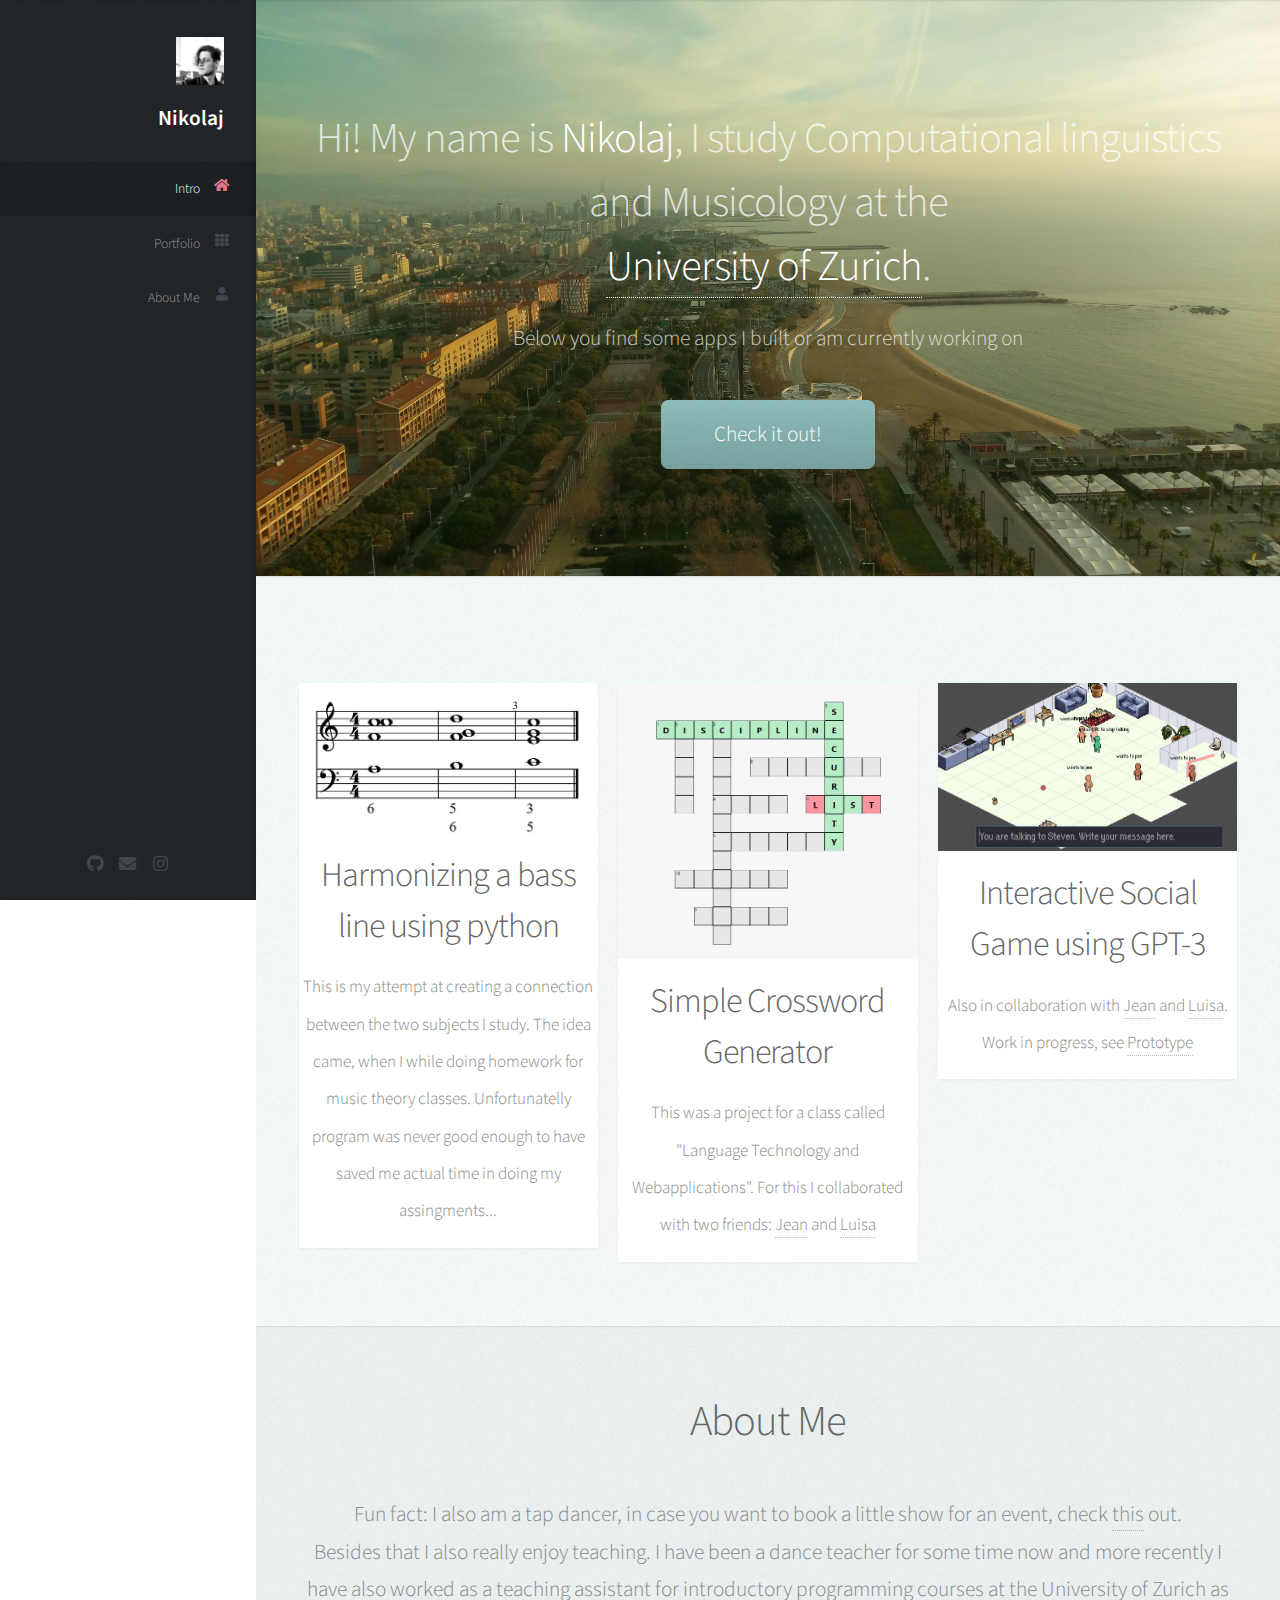
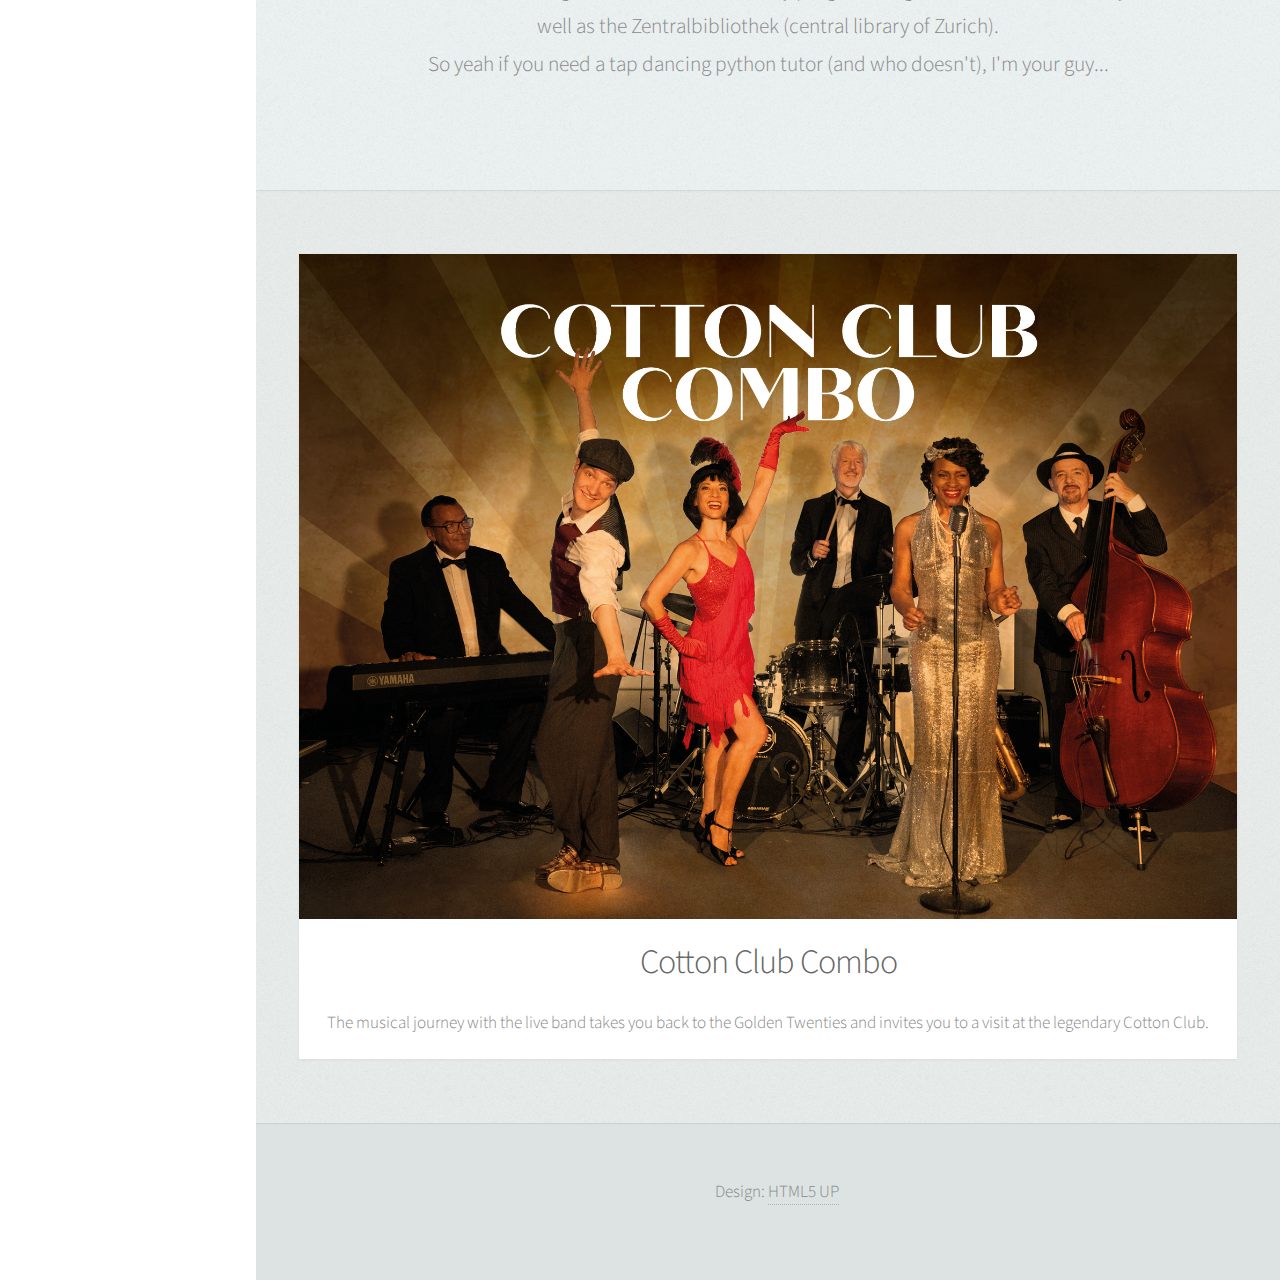
==== index.html @ c598c637 "put my real name" ====
<!DOCTYPE HTML>
<!--
	Prologue by HTML5 UP
	html5up.net | @ajlkn
	Free for personal and commercial use under the CCA 3.0 license (html5up.net/license)
-->
<html>
	<head>
		<title>Nikolaj's Homepage</title>
		<meta charset="utf-8" />
		<meta name="viewport" content="width=device-width, initial-scale=1, user-scalable=no" />
		<link rel="stylesheet" href="assets/css/main.css" />
	</head>
	<body class="is-preload">

		<!-- Header -->
			<div id="header">

				<div class="top">

					<!-- Logo -->
						<div id="logo">
							<span class="image avatar48"><img src="images/niko_square.jpg" alt="" /></span>
							<h1 id="title">Nikolaj</h1>
							<p></p>
						</div>

					<!-- Nav -->
						<nav id="nav">
							<ul>
								<li><a href="#top" id="top-link"><span class="icon solid fa-home">Intro</span></a></li>
								<li><a href="#portfolio" id="portfolio-link"><span class="icon solid fa-th">Portfolio</span></a></li>
								<li><a href="#about" id="about-link"><span class="icon solid fa-user">About Me</span></a></li>
							</ul>
						</nav>

				</div>

				<div class="bottom">

					<!-- Social Icons -->
						<ul class="icons">
							<li><a href="https://github.com/Boffl" class="icon brands fa-github"><span class="label">Github</span></a></li>
							<!--
							<li><a href="#" class="icon brands fa-linkedin"><span class="label">LinkedIn</span></a></li>
							-->
							<li><a href="mailto:nikolaj.bauer@uzh.ch" class="icon solid fa-envelope"><span class="label">Email</span></a></li>
							<li><a href="https://www.instagram.com/bauer.nikolaj/" class="icon brands fa-instagram"><span class="label">Instagram</span></a></li>
						</ul>

				</div>

			</div>

		<!-- Main -->
			<div id="main">

				<!-- Intro -->
					<section id="top" class="one dark cover">
						<div class="container">

							<header>
								<h2 class="alt">Hi! My name is <strong>Nikolaj</strong>, I study Computational linguistics and Musicology at the <br />
								 <a href="http://uzh.ch">University of Zurich</a>.</h2>
								<p>Below you find some apps I built or am currently working on</p>
							</header>

							<footer>
								<a href="#portfolio" class="button scrolly">Check it out!</a>
							</footer>

						</div>
					</section>

				<!-- Portfolio -->
					<section id="portfolio" class="two">
						<div class="container">

							<header>
								<h2></h2>
							</header>


							<div class="row">
								<div class="col-4 col-12-mobile">
									<article class="item">
										<a href="http://digital-musicology.herokuapp.com/dandrieu/" class="image fit"><img src="images/harmonize_bass.JPG" alt="" /></a>
										<header>
											<h2>Harmonizing a bass line using python</h2>
											<p>
											This is my attempt at creating a connection between the two subjects I study.
											The idea came, when I while doing homework for music theory classes.
											Unfortunatelly program was never good enough to have saved me actual time in
											doing my assingments...
											</p>
										</header>

									</article>
								</div>
								<div class="col-4 col-12-mobile">
									<article class="item">
										<a href="http://simple-crossword-generator.herokuapp.com/" class="image fit"><img src="images/crossword_generator.JPG" alt="" /></a>
										<header>
											<h2>Simple Crossword Generator</h2>
											<p>
												This was a project for a class called "Language Technology and Webapplications". For this I collaborated with two friends:
												<a href="https://github.com/JeanKesselring">Jean</a> and
												<a href="https://github.com/luiwun">Luisa</a>
											</p>
										</header>
									</article>
								</div>
								<div class="col-4 col-12-mobile">
									<article class="item">
										<a class="image fit"><img src="images/gpt-3_game.JPG" alt="" /></a>
										<header>
											<h2>Interactive Social Game using GPT-3</h2>
											<p>Also in collaboration with
												<a href="https://github.com/JeanKesselring">Jean</a> and
												<a href="https://github.com/luiwun">Luisa</a>.
												Work in progress, see <a href="https://github.com/Boffl/language-game-prototype">Prototype</a>
											</p>

										</header>
									</article>

								</div>
							</div>

						</div>
					</section>

				<!-- About Me -->
					<section id="about" class="three">
						<div class="container">

							<header>
								<h2>About Me</h2>
							</header>
							<p>Fun fact: I also am a tap dancer, in case you want to book a little show for an event, check <a href="#tapDance">this</a> out.
								<br> Besides that I also really enjoy teaching. I have been a dance teacher for some time now and
								more recently I have also worked as a teaching assistant for introductory programming courses at the University of Zurich
								as well as the Zentralbibliothek (central library of Zurich).<br>So yeah if you need a tap dancing python tutor (and who doesn't),
								I'm your guy...
							</p>
						</div>
					</section>

				<!-- Contact -->
					<section id="tapDance" class="four">
						<div class="container">

							<article class="item">
									<a href="https://fourfortheblues.ch/en/cotton-club-combo1/" class="image fit"><img src="images/Cotton-Club-Combo-Bild-Karte-gross.jpg" alt="" /></a>
									<header>
										<h2>Cotton Club Combo</h2>
										<p>
											The musical journey with the live band takes you back to the Golden Twenties and invites you to a visit at the legendary Cotton Club.
										</p>
									</header>
							</article>

						</div>
					</section>

			</div>

		<!-- Footer -->
			<div id="footer">

				<!-- Copyright -->
					<ul class="copyright">
						<li>Design: <a href="http://html5up.net">HTML5 UP</a></li>
					</ul>

			</div>

		<!-- Scripts -->
			<script src="assets/js/jquery.min.js"></script>
			<script src="assets/js/jquery.scrolly.min.js"></script>
			<script src="assets/js/jquery.scrollex.min.js"></script>
			<script src="assets/js/browser.min.js"></script>
			<script src="assets/js/breakpoints.min.js"></script>
			<script src="assets/js/util.js"></script>
			<script src="assets/js/main.js"></script>

	</body>
</html>
---- assets/css/main.css ----
@import url("fontawesome-all.min.css");
@import url("https://fonts.googleapis.com/css?family=Source+Sans+Pro:300,300italic,400,600");

/*
	Prologue by HTML5 UP
	html5up.net | @ajlkn
	Free for personal and commercial use under the CCA 3.0 license (html5up.net/license)
*/

html, body, div, span, applet, object,
iframe, h1, h2, h3, h4, h5, h6, p, blockquote,
pre, a, abbr, acronym, address, big, cite,
code, del, dfn, em, img, ins, kbd, q, s, samp,
small, strike, strong, sub, sup, tt, var, b,
u, i, center, dl, dt, dd, ol, ul, li, fieldset,
form, label, legend, table, caption, tbody,
tfoot, thead, tr, th, td, article, aside,
canvas, details, embed, figure, figcaption,
footer, header, hgroup, menu, nav, output, ruby,
section, summary, time, mark, audio, video {
	margin: 0;
	padding: 0;
	border: 0;
	font-size: 100%;
	font: inherit;
	vertical-align: baseline;}

article, aside, details, figcaption, figure,
footer, header, hgroup, menu, nav, section {
	display: block;}

body {
	line-height: 1;
}

ol, ul {
	list-style: none;
}

blockquote, q {
	quotes: none;
}

	blockquote:before, blockquote:after, q:before, q:after {
		content: '';
		content: none;
	}

table {
	border-collapse: collapse;
	border-spacing: 0;
}

body {
	-webkit-text-size-adjust: none;
}

mark {
	background-color: transparent;
	color: inherit;
}

input::-moz-focus-inner {
	border: 0;
	padding: 0;
}

input, select, textarea {
	-moz-appearance: none;
	-webkit-appearance: none;
	-ms-appearance: none;
	appearance: none;
}

/* Basic */

	html {
		box-sizing: border-box;
	}

	*, *:before, *:after {
		box-sizing: inherit;
	}

	body {
		background: #fff;
		font-family: 'Source Sans Pro', sans-serif;
		font-size: 19pt;
		font-weight: 300;
		line-height: 1.75em;
		color: #888;
	}

		body.is-preload *, body.is-preload *:before, body.is-preload *:after {
			-moz-animation: none !important;
			-webkit-animation: none !important;
			-ms-animation: none !important;
			animation: none !important;
			-moz-transition: none !important;
			-webkit-transition: none !important;
			-ms-transition: none !important;
			transition: none !important;
		}

	input, textarea, select {
		font-family: 'Source Sans Pro', sans-serif;
		font-size: 19pt;
		font-weight: 300;
		line-height: 1.75em;
		color: #888;
	}

	h1, h2, h3, h4, h5, h6 {
		font-weight: 300;
		color: #666;
		line-height: 1.5em;
	}

	h1 a, h2 a, h3 a, h4 a, h5 a, h6 a {
		color: inherit;
		text-decoration: none;
	}

		h1 a strong, h2 a strong, h3 a strong, h4 a strong, h5 a strong, h6 a strong {
			color: #333;
		}

	h2 {
		font-size: 2em;
		letter-spacing: -1px;
	}

		h2.alt {
			color: #888;
		}

			h2.alt strong {
				color: #666;
			}

	h3 {
		font-size: 1.5em;
	}

	header {
		margin: 0 0 2em 0;
	}

		header > p {
			margin: 1em 0 0 0;
		}

	footer {
		margin: 2em 0 0 0;
	}

	strong, b {
		font-weight: 300;
		color: #666;
	}

	em, i {
		font-style: italic;
	}

	a {
		text-decoration: none;
		color: inherit;
		border-bottom: dotted 1px rgba(128, 128, 128, 0.5);
		-moz-transition: color 0.35s ease-in-out, border-bottom-color 0.35s ease-in-out;
		-webkit-transition: color 0.35s ease-in-out, border-bottom-color 0.35s ease-in-out;
		-ms-transition: color 0.35s ease-in-out, border-bottom-color 0.35s ease-in-out;
		transition: color 0.35s ease-in-out, border-bottom-color 0.35s ease-in-out;
		outline: 0;
	}

		a:hover {
			color: #E27689;
			border-bottom-color: rgba(255, 255, 255, 0);
		}

	sub {
		position: relative;
		top: 0.5em;
		font-size: 0.8em;
	}

	sup {
		position: relative;
		top: -0.5em;
		font-size: 0.8em;
	}

	hr {
		border: 0;
		border-top: solid 1px #ddd;
	}

	blockquote {
		border-left: solid 0.5em #ddd;
		padding: 1em 0 1em 2em;
		font-style: italic;
	}

	p, ul, ol, dl, table {
		margin-bottom: 2em;
	}

	br.clear {
		clear: both;
	}

/* Container */

	.container {
		margin: 0 auto;
		max-width: 100%;
		width: 1400px;
	}

		@media screen and (min-width: 961px) and (max-width: 1880px) {

			.container {
				width: 1200px;
			}

		}

		@media screen and (min-width: 961px) and (max-width: 1620px) {

			.container {
				width: 960px;
			}

		}

		@media screen and (min-width: 961px) and (max-width: 1320px) {

			.container {
				width: 100%;
			}

		}

		@media screen and (max-width: 960px) {

			.container {
				width: 100%;
			}

		}

		@media screen and (max-width: 736px) {

			.container {
				width: 100%;
			}

		}

/* Row */

	.row {
		display: flex;
		flex-wrap: wrap;
		box-sizing: border-box;
		align-items: stretch;
	}

		.row > * {
			box-sizing: border-box;
		}

		.row.gtr-uniform > * > :last-child {
			margin-bottom: 0;
		}

		.row.aln-left {
			justify-content: flex-start;
		}

		.row.aln-center {
			justify-content: center;
		}

		.row.aln-right {
			justify-content: flex-end;
		}

		.row.aln-top {
			align-items: flex-start;
		}

		.row.aln-middle {
			align-items: center;
		}

		.row.aln-bottom {
			align-items: flex-end;
		}

		.row > .imp {
			order: -1;
		}

		.row > .col-1 {
			width: 8.33333%;
		}

		.row > .off-1 {
			margin-left: 8.33333%;
		}

		.row > .col-2 {
			width: 16.66667%;
		}

		.row > .off-2 {
			margin-left: 16.66667%;
		}

		.row > .col-3 {
			width: 25%;
		}

		.row > .off-3 {
			margin-left: 25%;
		}

		.row > .col-4 {
			width: 33.33333%;
		}

		.row > .off-4 {
			margin-left: 33.33333%;
		}

		.row > .col-5 {
			width: 41.66667%;
		}

		.row > .off-5 {
			margin-left: 41.66667%;
		}

		.row > .col-6 {
			width: 50%;
		}

		.row > .off-6 {
			margin-left: 50%;
		}

		.row > .col-7 {
			width: 58.33333%;
		}

		.row > .off-7 {
			margin-left: 58.33333%;
		}

		.row > .col-8 {
			width: 66.66667%;
		}

		.row > .off-8 {
			margin-left: 66.66667%;
		}

		.row > .col-9 {
			width: 75%;
		}

		.row > .off-9 {
			margin-left: 75%;
		}

		.row > .col-10 {
			width: 83.33333%;
		}

		.row > .off-10 {
			margin-left: 83.33333%;
		}

		.row > .col-11 {
			width: 91.66667%;
		}

		.row > .off-11 {
			margin-left: 91.66667%;
		}

		.row > .col-12 {
			width: 100%;
		}

		.row > .off-12 {
			margin-left: 100%;
		}

		.row.gtr-0 {
			margin-top: 0px;
			margin-left: 0px;
		}

			.row.gtr-0 > * {
				padding: 0px 0 0 0px;
			}

			.row.gtr-0.gtr-uniform {
				margin-top: 0px;
			}

				.row.gtr-0.gtr-uniform > * {
					padding-top: 0px;
				}

		.row.gtr-25 {
			margin-top: -10px;
			margin-left: -10px;
		}

			.row.gtr-25 > * {
				padding: 10px 0 0 10px;
			}

			.row.gtr-25.gtr-uniform {
				margin-top: -10px;
			}

				.row.gtr-25.gtr-uniform > * {
					padding-top: 10px;
				}

		.row.gtr-50 {
			margin-top: -20px;
			margin-left: -20px;
		}

			.row.gtr-50 > * {
				padding: 20px 0 0 20px;
			}

			.row.gtr-50.gtr-uniform {
				margin-top: -20px;
			}

				.row.gtr-50.gtr-uniform > * {
					padding-top: 20px;
				}

		.row {
			margin-top: -40px;
			margin-left: -40px;
		}

			.row > * {
				padding: 40px 0 0 40px;
			}

			.row.gtr-uniform {
				margin-top: -40px;
			}

				.row.gtr-uniform > * {
					padding-top: 40px;
				}

		.row.gtr-150 {
			margin-top: -60px;
			margin-left: -60px;
		}

			.row.gtr-150 > * {
				padding: 60px 0 0 60px;
			}

			.row.gtr-150.gtr-uniform {
				margin-top: -60px;
			}

				.row.gtr-150.gtr-uniform > * {
					padding-top: 60px;
				}

		.row.gtr-200 {
			margin-top: -80px;
			margin-left: -80px;
		}

			.row.gtr-200 > * {
				padding: 80px 0 0 80px;
			}

			.row.gtr-200.gtr-uniform {
				margin-top: -80px;
			}

				.row.gtr-200.gtr-uniform > * {
					padding-top: 80px;
				}

		@media screen and (min-width: 961px) and (max-width: 1880px) {

			.row {
				display: flex;
				flex-wrap: wrap;
				box-sizing: border-box;
				align-items: stretch;
			}

				.row > * {
					box-sizing: border-box;
				}

				.row.gtr-uniform > * > :last-child {
					margin-bottom: 0;
				}

				.row.aln-left {
					justify-content: flex-start;
				}

				.row.aln-center {
					justify-content: center;
				}

				.row.aln-right {
					justify-content: flex-end;
				}

				.row.aln-top {
					align-items: flex-start;
				}

				.row.aln-middle {
					align-items: center;
				}

				.row.aln-bottom {
					align-items: flex-end;
				}

				.row > .imp-wide {
					order: -1;
				}

				.row > .col-1-wide {
					width: 8.33333%;
				}

				.row > .off-1-wide {
					margin-left: 8.33333%;
				}

				.row > .col-2-wide {
					width: 16.66667%;
				}

				.row > .off-2-wide {
					margin-left: 16.66667%;
				}

				.row > .col-3-wide {
					width: 25%;
				}

				.row > .off-3-wide {
					margin-left: 25%;
				}

				.row > .col-4-wide {
					width: 33.33333%;
				}

				.row > .off-4-wide {
					margin-left: 33.33333%;
				}

				.row > .col-5-wide {
					width: 41.66667%;
				}

				.row > .off-5-wide {
					margin-left: 41.66667%;
				}

				.row > .col-6-wide {
					width: 50%;
				}

				.row > .off-6-wide {
					margin-left: 50%;
				}

				.row > .col-7-wide {
					width: 58.33333%;
				}

				.row > .off-7-wide {
					margin-left: 58.33333%;
				}

				.row > .col-8-wide {
					width: 66.66667%;
				}

				.row > .off-8-wide {
					margin-left: 66.66667%;
				}

				.row > .col-9-wide {
					width: 75%;
				}

				.row > .off-9-wide {
					margin-left: 75%;
				}

				.row > .col-10-wide {
					width: 83.33333%;
				}

				.row > .off-10-wide {
					margin-left: 83.33333%;
				}

				.row > .col-11-wide {
					width: 91.66667%;
				}

				.row > .off-11-wide {
					margin-left: 91.66667%;
				}

				.row > .col-12-wide {
					width: 100%;
				}

				.row > .off-12-wide {
					margin-left: 100%;
				}

				.row.gtr-0 {
					margin-top: 0px;
					margin-left: 0px;
				}

					.row.gtr-0 > * {
						padding: 0px 0 0 0px;
					}

					.row.gtr-0.gtr-uniform {
						margin-top: 0px;
					}

						.row.gtr-0.gtr-uniform > * {
							padding-top: 0px;
						}

				.row.gtr-25 {
					margin-top: -10px;
					margin-left: -10px;
				}

					.row.gtr-25 > * {
						padding: 10px 0 0 10px;
					}

					.row.gtr-25.gtr-uniform {
						margin-top: -10px;
					}

						.row.gtr-25.gtr-uniform > * {
							padding-top: 10px;
						}

				.row.gtr-50 {
					margin-top: -20px;
					margin-left: -20px;
				}

					.row.gtr-50 > * {
						padding: 20px 0 0 20px;
					}

					.row.gtr-50.gtr-uniform {
						margin-top: -20px;
					}

						.row.gtr-50.gtr-uniform > * {
							padding-top: 20px;
						}

				.row {
					margin-top: -40px;
					margin-left: -40px;
				}

					.row > * {
						padding: 40px 0 0 40px;
					}

					.row.gtr-uniform {
						margin-top: -40px;
					}

						.row.gtr-uniform > * {
							padding-top: 40px;
						}

				.row.gtr-150 {
					margin-top: -60px;
					margin-left: -60px;
				}

					.row.gtr-150 > * {
						padding: 60px 0 0 60px;
					}

					.row.gtr-150.gtr-uniform {
						margin-top: -60px;
					}

						.row.gtr-150.gtr-uniform > * {
							padding-top: 60px;
						}

				.row.gtr-200 {
					margin-top: -80px;
					margin-left: -80px;
				}

					.row.gtr-200 > * {
						padding: 80px 0 0 80px;
					}

					.row.gtr-200.gtr-uniform {
						margin-top: -80px;
					}

						.row.gtr-200.gtr-uniform > * {
							padding-top: 80px;
						}

		}

		@media screen and (min-width: 961px) and (max-width: 1620px) {

			.row {
				display: flex;
				flex-wrap: wrap;
				box-sizing: border-box;
				align-items: stretch;
			}

				.row > * {
					box-sizing: border-box;
				}

				.row.gtr-uniform > * > :last-child {
					margin-bottom: 0;
				}

				.row.aln-left {
					justify-content: flex-start;
				}

				.row.aln-center {
					justify-content: center;
				}

				.row.aln-right {
					justify-content: flex-end;
				}

				.row.aln-top {
					align-items: flex-start;
				}

				.row.aln-middle {
					align-items: center;
				}

				.row.aln-bottom {
					align-items: flex-end;
				}

				.row > .imp-normal {
					order: -1;
				}

				.row > .col-1-normal {
					width: 8.33333%;
				}

				.row > .off-1-normal {
					margin-left: 8.33333%;
				}

				.row > .col-2-normal {
					width: 16.66667%;
				}

				.row > .off-2-normal {
					margin-left: 16.66667%;
				}

				.row > .col-3-normal {
					width: 25%;
				}

				.row > .off-3-normal {
					margin-left: 25%;
				}

				.row > .col-4-normal {
					width: 33.33333%;
				}

				.row > .off-4-normal {
					margin-left: 33.33333%;
				}

				.row > .col-5-normal {
					width: 41.66667%;
				}

				.row > .off-5-normal {
					margin-left: 41.66667%;
				}

				.row > .col-6-normal {
					width: 50%;
				}

				.row > .off-6-normal {
					margin-left: 50%;
				}

				.row > .col-7-normal {
					width: 58.33333%;
				}

				.row > .off-7-normal {
					margin-left: 58.33333%;
				}

				.row > .col-8-normal {
					width: 66.66667%;
				}

				.row > .off-8-normal {
					margin-left: 66.66667%;
				}

				.row > .col-9-normal {
					width: 75%;
				}

				.row > .off-9-normal {
					margin-left: 75%;
				}

				.row > .col-10-normal {
					width: 83.33333%;
				}

				.row > .off-10-normal {
					margin-left: 83.33333%;
				}

				.row > .col-11-normal {
					width: 91.66667%;
				}

				.row > .off-11-normal {
					margin-left: 91.66667%;
				}

				.row > .col-12-normal {
					width: 100%;
				}

				.row > .off-12-normal {
					margin-left: 100%;
				}

				.row.gtr-0 {
					margin-top: 0px;
					margin-left: 0px;
				}

					.row.gtr-0 > * {
						padding: 0px 0 0 0px;
					}

					.row.gtr-0.gtr-uniform {
						margin-top: 0px;
					}

						.row.gtr-0.gtr-uniform > * {
							padding-top: 0px;
						}

				.row.gtr-25 {
					margin-top: -10px;
					margin-left: -10px;
				}

					.row.gtr-25 > * {
						padding: 10px 0 0 10px;
					}

					.row.gtr-25.gtr-uniform {
						margin-top: -10px;
					}

						.row.gtr-25.gtr-uniform > * {
							padding-top: 10px;
						}

				.row.gtr-50 {
					margin-top: -20px;
					margin-left: -20px;
				}

					.row.gtr-50 > * {
						padding: 20px 0 0 20px;
					}

					.row.gtr-50.gtr-uniform {
						margin-top: -20px;
					}

						.row.gtr-50.gtr-uniform > * {
							padding-top: 20px;
						}

				.row {
					margin-top: -40px;
					margin-left: -40px;
				}

					.row > * {
						padding: 40px 0 0 40px;
					}

					.row.gtr-uniform {
						margin-top: -40px;
					}

						.row.gtr-uniform > * {
							padding-top: 40px;
						}

				.row.gtr-150 {
					margin-top: -60px;
					margin-left: -60px;
				}

					.row.gtr-150 > * {
						padding: 60px 0 0 60px;
					}

					.row.gtr-150.gtr-uniform {
						margin-top: -60px;
					}

						.row.gtr-150.gtr-uniform > * {
							padding-top: 60px;
						}

				.row.gtr-200 {
					margin-top: -80px;
					margin-left: -80px;
				}

					.row.gtr-200 > * {
						padding: 80px 0 0 80px;
					}

					.row.gtr-200.gtr-uniform {
						margin-top: -80px;
					}

						.row.gtr-200.gtr-uniform > * {
							padding-top: 80px;
						}

		}

		@media screen and (min-width: 961px) and (max-width: 1320px) {

			.row {
				display: flex;
				flex-wrap: wrap;
				box-sizing: border-box;
				align-items: stretch;
			}

				.row > * {
					box-sizing: border-box;
				}

				.row.gtr-uniform > * > :last-child {
					margin-bottom: 0;
				}

				.row.aln-left {
					justify-content: flex-start;
				}

				.row.aln-center {
					justify-content: center;
				}

				.row.aln-right {
					justify-content: flex-end;
				}

				.row.aln-top {
					align-items: flex-start;
				}

				.row.aln-middle {
					align-items: center;
				}

				.row.aln-bottom {
					align-items: flex-end;
				}

				.row > .imp-narrow {
					order: -1;
				}

				.row > .col-1-narrow {
					width: 8.33333%;
				}

				.row > .off-1-narrow {
					margin-left: 8.33333%;
				}

				.row > .col-2-narrow {
					width: 16.66667%;
				}

				.row > .off-2-narrow {
					margin-left: 16.66667%;
				}

				.row > .col-3-narrow {
					width: 25%;
				}

				.row > .off-3-narrow {
					margin-left: 25%;
				}

				.row > .col-4-narrow {
					width: 33.33333%;
				}

				.row > .off-4-narrow {
					margin-left: 33.33333%;
				}

				.row > .col-5-narrow {
					width: 41.66667%;
				}

				.row > .off-5-narrow {
					margin-left: 41.66667%;
				}

				.row > .col-6-narrow {
					width: 50%;
				}

				.row > .off-6-narrow {
					margin-left: 50%;
				}

				.row > .col-7-narrow {
					width: 58.33333%;
				}

				.row > .off-7-narrow {
					margin-left: 58.33333%;
				}

				.row > .col-8-narrow {
					width: 66.66667%;
				}

				.row > .off-8-narrow {
					margin-left: 66.66667%;
				}

				.row > .col-9-narrow {
					width: 75%;
				}

				.row > .off-9-narrow {
					margin-left: 75%;
				}

				.row > .col-10-narrow {
					width: 83.33333%;
				}

				.row > .off-10-narrow {
					margin-left: 83.33333%;
				}

				.row > .col-11-narrow {
					width: 91.66667%;
				}

				.row > .off-11-narrow {
					margin-left: 91.66667%;
				}

				.row > .col-12-narrow {
					width: 100%;
				}

				.row > .off-12-narrow {
					margin-left: 100%;
				}

				.row.gtr-0 {
					margin-top: 0px;
					margin-left: 0px;
				}

					.row.gtr-0 > * {
						padding: 0px 0 0 0px;
					}

					.row.gtr-0.gtr-uniform {
						margin-top: 0px;
					}

						.row.gtr-0.gtr-uniform > * {
							padding-top: 0px;
						}

				.row.gtr-25 {
					margin-top: -5px;
					margin-left: -5px;
				}

					.row.gtr-25 > * {
						padding: 5px 0 0 5px;
					}

					.row.gtr-25.gtr-uniform {
						margin-top: -5px;
					}

						.row.gtr-25.gtr-uniform > * {
							padding-top: 5px;
						}

				.row.gtr-50 {
					margin-top: -10px;
					margin-left: -10px;
				}

					.row.gtr-50 > * {
						padding: 10px 0 0 10px;
					}

					.row.gtr-50.gtr-uniform {
						margin-top: -10px;
					}

						.row.gtr-50.gtr-uniform > * {
							padding-top: 10px;
						}

				.row {
					margin-top: -20px;
					margin-left: -20px;
				}

					.row > * {
						padding: 20px 0 0 20px;
					}

					.row.gtr-uniform {
						margin-top: -20px;
					}

						.row.gtr-uniform > * {
							padding-top: 20px;
						}

				.row.gtr-150 {
					margin-top: -30px;
					margin-left: -30px;
				}

					.row.gtr-150 > * {
						padding: 30px 0 0 30px;
					}

					.row.gtr-150.gtr-uniform {
						margin-top: -30px;
					}

						.row.gtr-150.gtr-uniform > * {
							padding-top: 30px;
						}

				.row.gtr-200 {
					margin-top: -40px;
					margin-left: -40px;
				}

					.row.gtr-200 > * {
						padding: 40px 0 0 40px;
					}

					.row.gtr-200.gtr-uniform {
						margin-top: -40px;
					}

						.row.gtr-200.gtr-uniform > * {
							padding-top: 40px;
						}

		}

		@media screen and (max-width: 960px) {

			.row {
				display: flex;
				flex-wrap: wrap;
				box-sizing: border-box;
				align-items: stretch;
			}

				.row > * {
					box-sizing: border-box;
				}

				.row.gtr-uniform > * > :last-child {
					margin-bottom: 0;
				}

				.row.aln-left {
					justify-content: flex-start;
				}

				.row.aln-center {
					justify-content: center;
				}

				.row.aln-right {
					justify-content: flex-end;
				}

				.row.aln-top {
					align-items: flex-start;
				}

				.row.aln-middle {
					align-items: center;
				}

				.row.aln-bottom {
					align-items: flex-end;
				}

				.row > .imp-narrower {
					order: -1;
				}

				.row > .col-1-narrower {
					width: 8.33333%;
				}

				.row > .off-1-narrower {
					margin-left: 8.33333%;
				}

				.row > .col-2-narrower {
					width: 16.66667%;
				}

				.row > .off-2-narrower {
					margin-left: 16.66667%;
				}

				.row > .col-3-narrower {
					width: 25%;
				}

				.row > .off-3-narrower {
					margin-left: 25%;
				}

				.row > .col-4-narrower {
					width: 33.33333%;
				}

				.row > .off-4-narrower {
					margin-left: 33.33333%;
				}

				.row > .col-5-narrower {
					width: 41.66667%;
				}

				.row > .off-5-narrower {
					margin-left: 41.66667%;
				}

				.row > .col-6-narrower {
					width: 50%;
				}

				.row > .off-6-narrower {
					margin-left: 50%;
				}

				.row > .col-7-narrower {
					width: 58.33333%;
				}

				.row > .off-7-narrower {
					margin-left: 58.33333%;
				}

				.row > .col-8-narrower {
					width: 66.66667%;
				}

				.row > .off-8-narrower {
					margin-left: 66.66667%;
				}

				.row > .col-9-narrower {
					width: 75%;
				}

				.row > .off-9-narrower {
					margin-left: 75%;
				}

				.row > .col-10-narrower {
					width: 83.33333%;
				}

				.row > .off-10-narrower {
					margin-left: 83.33333%;
				}

				.row > .col-11-narrower {
					width: 91.66667%;
				}

				.row > .off-11-narrower {
					margin-left: 91.66667%;
				}

				.row > .col-12-narrower {
					width: 100%;
				}

				.row > .off-12-narrower {
					margin-left: 100%;
				}

				.row.gtr-0 {
					margin-top: 0px;
					margin-left: 0px;
				}

					.row.gtr-0 > * {
						padding: 0px 0 0 0px;
					}

					.row.gtr-0.gtr-uniform {
						margin-top: 0px;
					}

						.row.gtr-0.gtr-uniform > * {
							padding-top: 0px;
						}

				.row.gtr-25 {
					margin-top: -5px;
					margin-left: -5px;
				}

					.row.gtr-25 > * {
						padding: 5px 0 0 5px;
					}

					.row.gtr-25.gtr-uniform {
						margin-top: -5px;
					}

						.row.gtr-25.gtr-uniform > * {
							padding-top: 5px;
						}

				.row.gtr-50 {
					margin-top: -10px;
					margin-left: -10px;
				}

					.row.gtr-50 > * {
						padding: 10px 0 0 10px;
					}

					.row.gtr-50.gtr-uniform {
						margin-top: -10px;
					}

						.row.gtr-50.gtr-uniform > * {
							padding-top: 10px;
						}

				.row {
					margin-top: -20px;
					margin-left: -20px;
				}

					.row > * {
						padding: 20px 0 0 20px;
					}

					.row.gtr-uniform {
						margin-top: -20px;
					}

						.row.gtr-uniform > * {
							padding-top: 20px;
						}

				.row.gtr-150 {
					margin-top: -30px;
					margin-left: -30px;
				}

					.row.gtr-150 > * {
						padding: 30px 0 0 30px;
					}

					.row.gtr-150.gtr-uniform {
						margin-top: -30px;
					}

						.row.gtr-150.gtr-uniform > * {
							padding-top: 30px;
						}

				.row.gtr-200 {
					margin-top: -40px;
					margin-left: -40px;
				}

					.row.gtr-200 > * {
						padding: 40px 0 0 40px;
					}

					.row.gtr-200.gtr-uniform {
						margin-top: -40px;
					}

						.row.gtr-200.gtr-uniform > * {
							padding-top: 40px;
						}

		}

		@media screen and (max-width: 736px) {

			.row {
				display: flex;
				flex-wrap: wrap;
				box-sizing: border-box;
				align-items: stretch;
			}

				.row > * {
					box-sizing: border-box;
				}

				.row.gtr-uniform > * > :last-child {
					margin-bottom: 0;
				}

				.row.aln-left {
					justify-content: flex-start;
				}

				.row.aln-center {
					justify-content: center;
				}

				.row.aln-right {
					justify-content: flex-end;
				}

				.row.aln-top {
					align-items: flex-start;
				}

				.row.aln-middle {
					align-items: center;
				}

				.row.aln-bottom {
					align-items: flex-end;
				}

				.row > .imp-mobile {
					order: -1;
				}

				.row > .col-1-mobile {
					width: 8.33333%;
				}

				.row > .off-1-mobile {
					margin-left: 8.33333%;
				}

				.row > .col-2-mobile {
					width: 16.66667%;
				}

				.row > .off-2-mobile {
					margin-left: 16.66667%;
				}

				.row > .col-3-mobile {
					width: 25%;
				}

				.row > .off-3-mobile {
					margin-left: 25%;
				}

				.row > .col-4-mobile {
					width: 33.33333%;
				}

				.row > .off-4-mobile {
					margin-left: 33.33333%;
				}

				.row > .col-5-mobile {
					width: 41.66667%;
				}

				.row > .off-5-mobile {
					margin-left: 41.66667%;
				}

				.row > .col-6-mobile {
					width: 50%;
				}

				.row > .off-6-mobile {
					margin-left: 50%;
				}

				.row > .col-7-mobile {
					width: 58.33333%;
				}

				.row > .off-7-mobile {
					margin-left: 58.33333%;
				}

				.row > .col-8-mobile {
					width: 66.66667%;
				}

				.row > .off-8-mobile {
					margin-left: 66.66667%;
				}

				.row > .col-9-mobile {
					width: 75%;
				}

				.row > .off-9-mobile {
					margin-left: 75%;
				}

				.row > .col-10-mobile {
					width: 83.33333%;
				}

				.row > .off-10-mobile {
					margin-left: 83.33333%;
				}

				.row > .col-11-mobile {
					width: 91.66667%;
				}

				.row > .off-11-mobile {
					margin-left: 91.66667%;
				}

				.row > .col-12-mobile {
					width: 100%;
				}

				.row > .off-12-mobile {
					margin-left: 100%;
				}

				.row.gtr-0 {
					margin-top: 0px;
					margin-left: 0px;
				}

					.row.gtr-0 > * {
						padding: 0px 0 0 0px;
					}

					.row.gtr-0.gtr-uniform {
						margin-top: 0px;
					}

						.row.gtr-0.gtr-uniform > * {
							padding-top: 0px;
						}

				.row.gtr-25 {
					margin-top: -5px;
					margin-left: -5px;
				}

					.row.gtr-25 > * {
						padding: 5px 0 0 5px;
					}

					.row.gtr-25.gtr-uniform {
						margin-top: -5px;
					}

						.row.gtr-25.gtr-uniform > * {
							padding-top: 5px;
						}

				.row.gtr-50 {
					margin-top: -10px;
					margin-left: -10px;
				}

					.row.gtr-50 > * {
						padding: 10px 0 0 10px;
					}

					.row.gtr-50.gtr-uniform {
						margin-top: -10px;
					}

						.row.gtr-50.gtr-uniform > * {
							padding-top: 10px;
						}

				.row {
					margin-top: -20px;
					margin-left: -20px;
				}

					.row > * {
						padding: 20px 0 0 20px;
					}

					.row.gtr-uniform {
						margin-top: -20px;
					}

						.row.gtr-uniform > * {
							padding-top: 20px;
						}

				.row.gtr-150 {
					margin-top: -30px;
					margin-left: -30px;
				}

					.row.gtr-150 > * {
						padding: 30px 0 0 30px;
					}

					.row.gtr-150.gtr-uniform {
						margin-top: -30px;
					}

						.row.gtr-150.gtr-uniform > * {
							padding-top: 30px;
						}

				.row.gtr-200 {
					margin-top: -40px;
					margin-left: -40px;
				}

					.row.gtr-200 > * {
						padding: 40px 0 0 40px;
					}

					.row.gtr-200.gtr-uniform {
						margin-top: -40px;
					}

						.row.gtr-200.gtr-uniform > * {
							padding-top: 40px;
						}

		}

/* Sections/Article */

	section, article {
		margin-bottom: 3em;
	}

		section > :last-child,
		section > .container, section:last-child, article > :last-child,
		article > .container, article:last-child {
			margin-bottom: 0;
		}

		.row > section, .row > article {
			margin-bottom: 0;
		}

/* Image */

	.image {
		display: inline-block;
		border: 0;
	}

		.image img {
			display: block;
			width: 100%;
		}

		.image.avatar48 {
			width: 48px;
			height: 48px;
			background: #f00;
		}

			.image.avatar48 img {
				width: 48px;
				height: 48px;
			}

		.image.fit {
			display: block;
			width: 100%;
		}

		.image.featured {
			display: block;
			width: 100%;
			margin: 0 0 2em 0;
		}

		.image.left {
			float: left;
			margin: 0 2em 2em 0;
		}

		.image.centered {
			display: block;
			margin: 0 0 2em 0;
		}

			.image.centered img {
				margin: 0 auto;
				width: auto;
			}

/* List */

	ul {
		list-style: disc;
		padding-left: 1em;
	}

		ul li {
			padding-left: 0.5em;
		}

	ol {
		list-style: decimal;
		padding-left: 1.25em;
	}

		ol li {
			padding-left: 0.25em;
		}

/* Icons */

	ul.icons {
		cursor: default;
		list-style: none;
		padding-left: 0;
	}

		ul.icons li {
			display: inline-block;
			padding-left: 0;
		}

		ul.icons a {
			display: inline-block;
			width: 2em;
			height: 2em;
			line-height: 2em;
			text-align: center;
			border: 0;
		}

/* Form */

	form label {
		display: block;
		text-align: left;
		margin-bottom: 0.5em;
	}

	form input[type="text"],
	form input[type="email"],
	form input[type="password"],
	form select,
	form textarea {
		position: relative;
		-webkit-appearance: none;
		display: block;
		border: 0;
		outline: 0;
		background: #fff;
		background: rgba(255, 255, 255, 0.75);
		width: 100%;
		border-radius: 0.35em;
		padding: 0.75em 1em 0.75em 1em;
		box-shadow: inset 0 0.1em 0.1em 0 rgba(0, 0, 0, 0.05);
		border: solid 1px rgba(0, 0, 0, 0.15);
		-moz-transition: all 0.35s ease-in-out;
		-webkit-transition: all 0.35s ease-in-out;
		-ms-transition: all 0.35s ease-in-out;
		transition: all 0.35s ease-in-out;
	}

		form input[type="text"]:focus,
		form input[type="email"]:focus,
		form input[type="password"]:focus,
		form select:focus,
		form textarea:focus {
			box-shadow: 0 0 2px 1px #8ebebc;
			background: #fff;
		}

	form input[type="text"],
	form input[type="email"],
	form input[type="password"],
	form select {
		line-height: 1.25em;
	}

	form textarea {
		min-height: 14em;
	}

	form ::-webkit-input-placeholder {
		color: #555 !important;
	}

	form :-moz-placeholder {
		color: #555 !important;
	}

	form ::-moz-placeholder {
		color: #555 !important;
	}

	form :-ms-input-placeholder {
		color: #555 !important;
	}

	form ::-moz-focus-inner {
		border: 0;
	}

/* Table */

	table {
		width: 100%;
		text-align: left;
	}

		table tbody tr:nth-child(2n+2) {
			background: #f4f4f4;
		}

		table td {
			padding: 0.5em 1em 0.5em 1em;
		}

		table th {
			text-align: left;
			padding: 0.5em 1em 0.5em 1em;
			color: #fff;
			background: #222729 url("images/overlay.png");
		}

		table thead {
			background: #444;
			color: #fff;
		}

		table tfoot {
			background: #eee;
		}

/* Button */

	input[type="button"],
	input[type="submit"],
	input[type="reset"],
	button,
	.button {
		position: relative;
		display: inline-block;
		border-radius: 0.35em;
		color: #fff !important;
		text-decoration: none;
		padding: 0.75em 2.5em 0.75em 2.5em;
		background-color: #8ebebc;
		border: 0;
		cursor: pointer;
		background-image: -moz-linear-gradient(top, rgba(0, 0, 0, 0), rgba(0, 0, 0, 0.15)), url("images/overlay.png");
		background-image: -webkit-linear-gradient(top, rgba(0, 0, 0, 0), rgba(0, 0, 0, 0.15)), url("images/overlay.png");
		background-image: -ms-linear-gradient(top, rgba(0, 0, 0, 0), rgba(0, 0, 0, 0.15)), url("images/overlay.png");
		background-image: linear-gradient(top, rgba(0, 0, 0, 0), rgba(0, 0, 0, 0.15)), url("images/overlay.png");
		-moz-transition: background-color 0.35s ease-in-out;
		-webkit-transition: background-color 0.35s ease-in-out;
		-ms-transition: background-color 0.35s ease-in-out;
		transition: background-color 0.35s ease-in-out;
	}

		input[type="button"]:hover,
		input[type="submit"]:hover,
		input[type="reset"]:hover,
		button:hover,
		.button:hover {
			background-color: #9ececc;
		}

		input[type="button"]:active,
		input[type="submit"]:active,
		input[type="reset"]:active,
		button:active,
		.button:active {
			background-color: #7eaeac;
		}

/* Item */

	.item {
		box-shadow: 0 0.05em 0.15em 0 rgba(0, 0, 0, 0.05);
		margin-bottom: 40px;
	}

		.item header {
			background: #fff;
			margin: 0;
			padding: 1em 0 1em 0;
			font-size: 0.8em;
		}

			.item header h3 {
				font-size: 1em;
			}

/* Icons */

	.icon {
		text-decoration: none;
		text-decoration: none;
	}

		.icon:before {
			-moz-osx-font-smoothing: grayscale;
			-webkit-font-smoothing: antialiased;
			display: inline-block;
			font-style: normal;
			font-variant: normal;
			text-rendering: auto;
			line-height: 1;
			text-transform: none !important;
			font-family: 'Font Awesome 5 Free';
			font-weight: 400;
		}

		.icon:before {
			line-height: inherit;
		}

		.icon > .label {
			display: none;
		}

		.icon.solid:before {
			font-weight: 900;
		}

		.icon.brands:before {
			font-family: 'Font Awesome 5 Brands';
		}

/* Header */

	#header {
		display: -moz-flex;
		display: -webkit-flex;
		display: -ms-flex;
		display: flex;
		-moz-flex-direction: column;
		-webkit-flex-direction: column;
		-ms-flex-direction: column;
		flex-direction: column;
		-moz-justify-content: space-between;
		-webkit-justify-content: space-between;
		-ms-justify-content: space-between;
		justify-content: space-between;
		background: #222629 url("images/overlay.png");
		box-shadow: inset -0.25em 0 0.25em 0 rgba(0, 0, 0, 0.1);
		color: #fff;
		height: 100%;
		left: 0;
		overflow-y: auto;
		position: fixed;
		text-align: right;
		top: 0;
		width: 375px;
	}

		#header .top {
			-moz-flex-grow: 1;
			-webkit-flex-grow: 1;
			-ms-flex-grow: 1;
			flex-grow: 1;
		}

		#header .bottom {
			-moz-flex-shrink: 0;
			-webkit-flex-shrink: 0;
			-ms-flex-shrink: 0;
			flex-shrink: 0;
			padding: 1.5em 0 0.75em 0;
		}

			#header .bottom > :last-child {
				margin-bottom: 0;
			}

		#header .icons {
			font-size: 0.8em;
			text-align: center;
		}

			#header .icons a {
				color: #41484c;
				-moz-transition: color 0.35s ease-in-out;
				-webkit-transition: color 0.35s ease-in-out;
				-ms-transition: color 0.35s ease-in-out;
				transition: color 0.35s ease-in-out;
			}

				#header .icons a:hover {
					color: #fff;
				}

	#logo {
		position: relative;
		margin: 1.75em 1.5em 1.5em 1.5em;
		min-height: 48px;
		cursor: default;
	}

		#logo h1 {
			position: relative;
			color: #fff;
			font-weight: 600;
			font-size: 1em;
			line-height: 1em;
		}

		#logo p {
			position: relative;
			display: block;
			font-size: 0.6em;
			color: rgba(255, 255, 255, 0.5);
			line-height: 1.25em;
			margin: 0.5em 0 0 0;
		}

		#logo .image {
			position: absolute;
			left: 0;
			top: 0;
		}

	#nav ul {
		list-style: none;
		padding-left: 0;
		margin-bottom: 0;
	}

		#nav ul li {
			padding-left: 0;
		}

			#nav ul li a {
				display: block;
				padding: 0.5em 1.5em 0.5em 1.5em;
				color: rgba(255, 255, 255, 0.5);
				text-decoration: none;
				outline: 0;
				border: 0;
				-moz-transition: none;
				-webkit-transition: none;
				-ms-transition: none;
				transition: none;
			}

				#nav ul li a span {
					position: relative;
					display: block;
					font-size: 0.8em;
				}

					#nav ul li a span:before {
						position: absolute;
						left: 0;
						color: #41484c;
						text-align: center;
						width: 1.25em;
						line-height: 1.75em;
					}

				#nav ul li a.active {
					background: rgba(0, 0, 0, 0.15);
					box-shadow: inset 0 0 0.25em 0 rgba(0, 0, 0, 0.125);
					color: #fff;
				}

					#nav ul li a.active span:before {
						color: #e27689;
					}

/* Footer */

	#footer {
		margin-left: 375px;
		text-align: center;
		background-color: #dce3e2;
		padding: 3em 0 4em 0;
		box-shadow: inset 0 1px 0 0 rgba(0, 0, 0, 0.05), inset 0 0.1em 0.1em 0 rgba(0, 0, 0, 0.025);
		font-size: 0.8em;
	}

		#footer .copyright {
			cursor: default;
			margin: 0;
		}

			#footer .copyright li {
				display: inline-block;
				line-height: 1em;
				border-left: solid 1px rgba(128, 128, 128, 0.35);
				padding: 0 0 0 0.5em;
				margin: 0 0 0 0.5em;
			}

				#footer .copyright li:first-child {
					border-left: 0;
					padding-left: 0;
					margin-left: 0;
				}

/* Main */

	#main {
		margin-left: 375px;
	}

		#main > section {
			margin: 0;
			overflow: hidden;
			padding: 4em 0;
			box-shadow: inset 0 1px 0 0 rgba(0, 0, 0, 0.05), inset 0 0.1em 0.1em 0 rgba(0, 0, 0, 0.025);
			text-align: center;
			background-image: url("images/overlay.png");
		}

			#main > section.dark {
				color: #ddd;
				color: rgba(255, 255, 255, 0.75);
			}

				#main > section.dark h2, #main > section.dark h3, #main > section.dark h4, #main > section.dark h5, #main > section.dark h6 {
					color: inherit;
				}

				#main > section.dark strong {
					color: #fff;
					border-color: inherit;
				}

				#main > section.dark a {
					color: #fff;
					border-color: inherit;
				}

					#main > section.dark a:hover {
						border-bottom-color: rgba(255, 255, 255, 0);
					}

			#main > section.cover {
				padding: 10em 0;
				background-size: cover;
				background-position: center center;
			}

			#main > section.one {
				background-color: #81918E;
				background-image: url("../../images/Barcelona.jpg");
			}

			#main > section.two {
				background-color: #f5fafa;
			}

			#main > section.three {
				background-color: #ecf1f1;
			}

			#main > section.four {
				background-color: #e8edec;
			}

/* Wide */

	@media screen and (min-width: 961px) and (max-width: 1880px) {

		/* Basic */

			body, input, textarea, select {
				font-size: 17pt;
			}

		/* Header */

			#header {
				width: 300px;
			}

		/* Footer */

			#footer {
				margin-left: 300px;
			}

		/* Main */

			#main {
				margin-left: 300px;
			}

	}

/* Normal */

	@media screen and (min-width: 961px) and (max-width: 1620px) {

		/* Main */

			#main > section {
				padding: 3em 0;
			}

			#main section.cover {
				padding: 5em 0;
			}

	}

/* Narrow */

	@media screen and (min-width: 961px) and (max-width: 1320px) {

		/* Basic */

			body, input, textarea, select {
				font-size: 16pt;
			}

			.container {
				padding: 0 2em 0 2em;
			}

		/* Icons */

			ul.icons li a {
				width: 1.75em;
			}

		/* Item */

			.item {
				margin-bottom: 20px;
			}

		/* Header */

			#header {
				width: 20%;
			}

			#logo .image {
				position: relative;
				margin: 0 0 0.5em 0;
			}

			#nav ul li a {
				font-size: 0.8em;
				padding-top: 0.5em;
				padding-bottom: 0.5em;
			}

				#nav ul li a span {
					padding-right: 2.25em;
				}

					#nav ul li a span:before {
						left: 100%;
						margin-left: -1.25em;
						line-height: 2.25em;
					}

		/* Footer */

			#footer {
				margin-left: 20%;
			}

		/* Main */

			#main {
				margin-left: 20%;
			}

	}

/* Narrower */

	#headerToggle {
		display: none;
	}

	@media screen and (max-width: 960px) {

		/* Basic */

			html, body {
				overflow-x: hidden;
			}

			body, input, textarea, select {
				font-size: 16pt;
			}

			header br {
				display: none;
			}

			.container {
				padding: 0 2em 0 2em;
			}

		/* Item */

			.item {
				margin-bottom: 15px;
			}

		/* Icons */

			ul.icons a {
				width: 1.75em;
				font-size: 1.25em;
			}

		/* Header */

			#header {
				-moz-backface-visibility: hidden;
				-webkit-backface-visibility: hidden;
				-ms-backface-visibility: hidden;
				backface-visibility: hidden;
				-moz-transform: translateX(-275px);
				-webkit-transform: translateX(-275px);
				-ms-transform: translateX(-275px);
				transform: translateX(-275px);
				-moz-transition: -moz-transform 0.5s ease;
				-webkit-transition: -webkit-transform 0.5s ease;
				-ms-transition: -ms-transform 0.5s ease;
				transition: transform 0.5s ease;
				-webkit-overflow-scrolling: touch;
				display: block;
				height: 100%;
				left: 0;
				overflow-y: auto;
				position: fixed;
				top: 0;
				width: 275px;
				z-index: 10002;
				width: 275px;
				background: #222729 url("images/overlay.png");
				box-shadow: inset -0.25em 0 0.25em 0 rgba(0, 0, 0, 0.125);
			}

				#header .top {
					position: relative;
				}

				#header .bottom {
					border-top: solid 1px rgba(255, 255, 255, 0.05);
					box-shadow: 0 -1px 0 0 rgba(0, 0, 0, 0.15);
					padding-top: 2em;
					margin-top: 2em;
					position: relative;
				}

			#logo {
				margin: 1.5em 1.25em 1.25em 1.25em;
			}

			#nav ul li a {
				padding: 0.5em 1.25em 0.5em 1.25em;
			}

			#headerToggle {
				-moz-backface-visibility: hidden;
				-webkit-backface-visibility: hidden;
				-ms-backface-visibility: hidden;
				backface-visibility: hidden;
				-moz-transition: -moz-transform 0.5s ease;
				-webkit-transition: -webkit-transform 0.5s ease;
				-ms-transition: -ms-transform 0.5s ease;
				transition: transform 0.5s ease;
				display: block;
				height: 2.25em;
				left: 0;
				position: fixed;
				top: 0;
				width: 3.25em;
				z-index: 10001;
			}

				#headerToggle .toggle {
					text-decoration: none;
					position: absolute;
					left: 0;
					top: 0;
					width: 100%;
					height: 100%;
					outline: 0;
					border: 0;
				}

					#headerToggle .toggle:before {
						-moz-osx-font-smoothing: grayscale;
						-webkit-font-smoothing: antialiased;
						display: inline-block;
						font-style: normal;
						font-variant: normal;
						text-rendering: auto;
						line-height: 1;
						text-transform: none !important;
						font-family: 'Font Awesome 5 Free';
						font-weight: 900;
					}

					#headerToggle .toggle:before {
						text-decoration: none;
						content: '\f0c9';
						color: #fff;
						font-size: 18px;
						background: rgba(128, 136, 144, 0.5);
						border-radius: 0.35em;
						text-align: center;
						position: absolute;
						left: 0.5em;
						top: 0.5em;
						display: block;
						width: 3.25em;
						height: 2.25em;
						line-height: 2.25em;
					}

			body.header-visible #main {
				-moz-transform: translateX(275px);
				-webkit-transform: translateX(275px);
				-ms-transform: translateX(275px);
				transform: translateX(275px);
			}

			body.header-visible #headerToggle {
				-moz-transform: translateX(275px);
				-webkit-transform: translateX(275px);
				-ms-transform: translateX(275px);
				transform: translateX(275px);
			}

			body.header-visible #header {
				-moz-transform: translateX(0);
				-webkit-transform: translateX(0);
				-ms-transform: translateX(0);
				transform: translateX(0);
			}

		/* Footer */

			#footer {
				margin-left: 0;
			}

		/* Main */

			#main {
				-moz-backface-visibility: hidden;
				-webkit-backface-visibility: hidden;
				-ms-backface-visibility: hidden;
				backface-visibility: hidden;
				-moz-transition: -moz-transform 0.5s ease;
				-webkit-transition: -webkit-transform 0.5s ease;
				-ms-transition: -ms-transform 0.5s ease;
				transition: transform 0.5s ease;
				padding-bottom: 1px;
				margin-left: 0;
			}

				#main > section {
					padding: 3em 0;
				}

				#main section.cover {
					padding: 4em 0;
				}

	}

/* Mobile */

	@media screen and (max-width: 736px) {

		/* Basic */

			body, input, textarea, select {
				font-size: 14pt;
			}

			h2 {
				font-size: 1.5em;
				letter-spacing: 0;
				font-weight: 300;
			}

			.container {
				padding: 0 15px 0 15px;
			}

		/* List */

			ul.icons a {
				width: 2em;
				font-size: 1.25em;
			}

		/* Main */

			#main > section {
				padding: 2em 0;
			}

			#main section.cover {
				padding: 4em 0em;
			}

				#main section.cover header {
					padding: 0 1em;
				}

		/* Footer */

			#footer .copyright li {
				display: block;
				line-height: 1.25em;
				border: 0;
				padding: 0;
				margin: 1em 0 0 0;
			}

				#footer .copyright li:first-child {
					margin-top: 0;
				}

	}
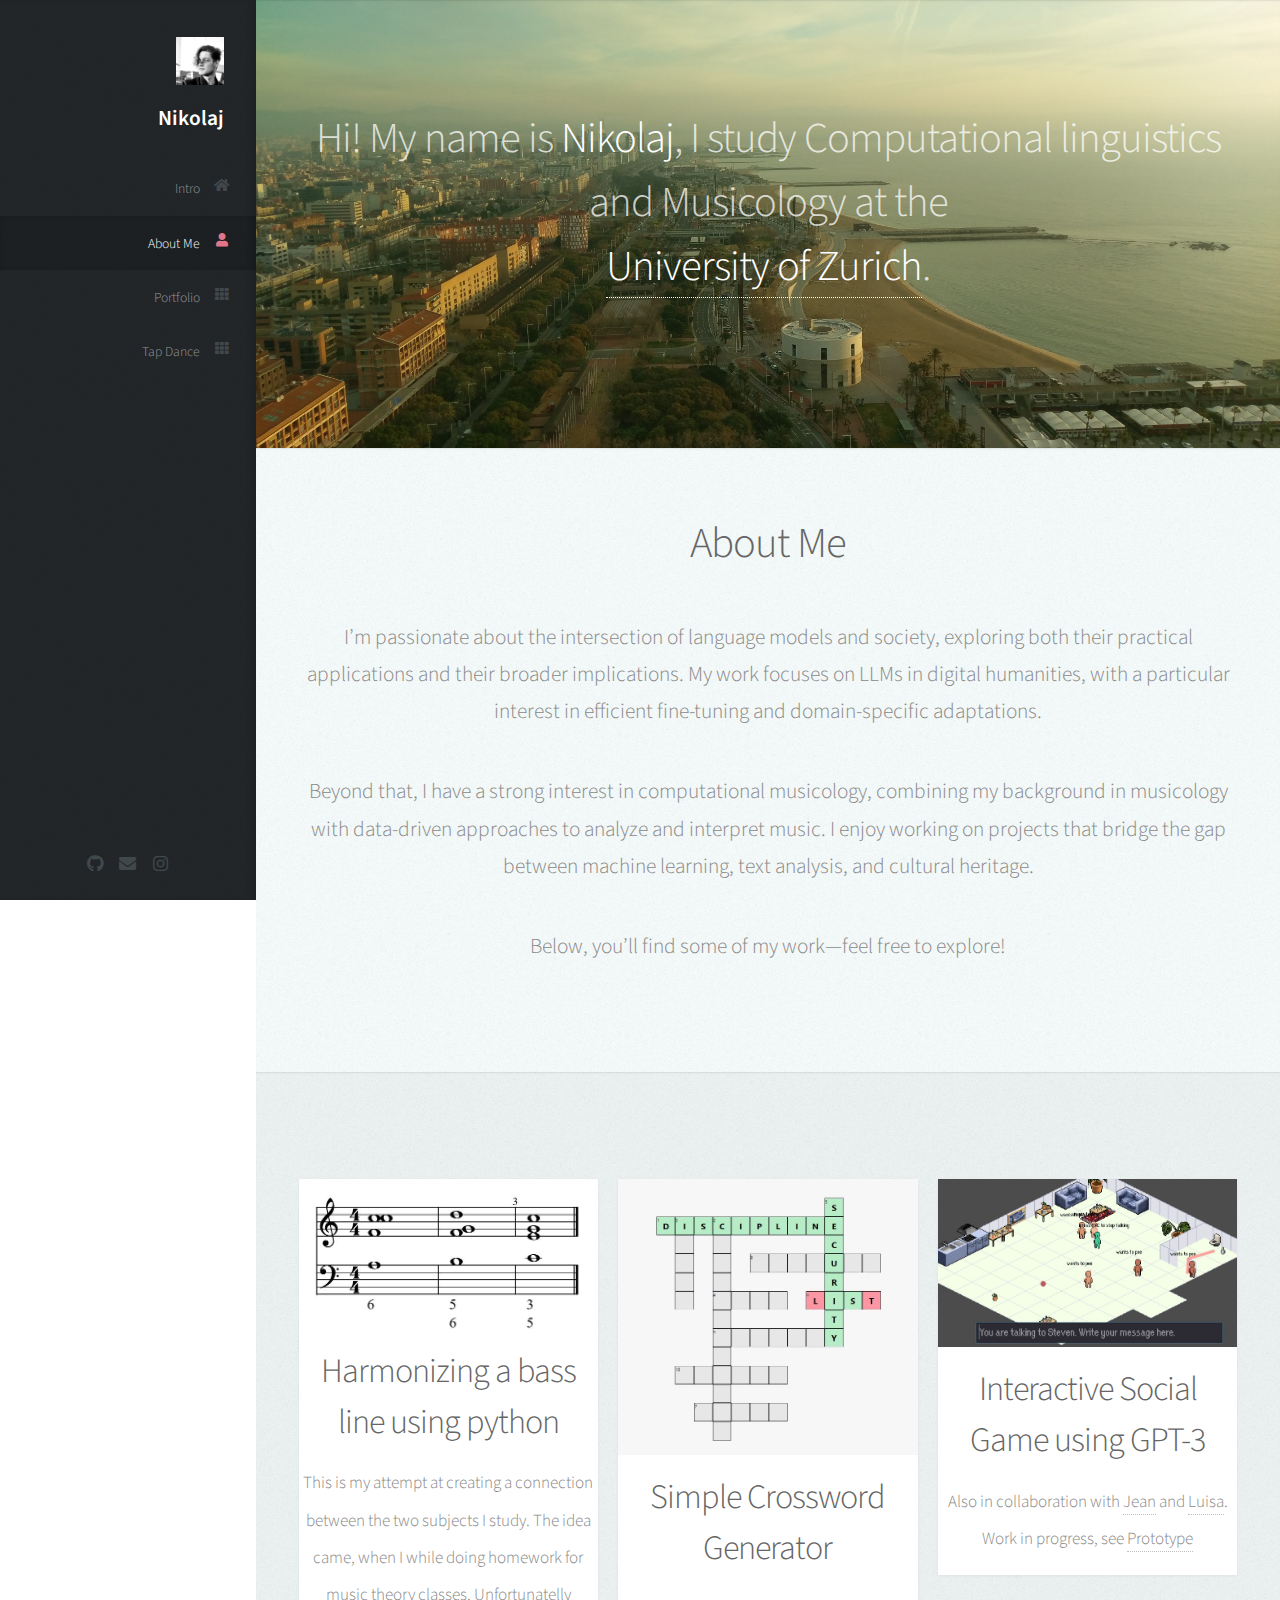
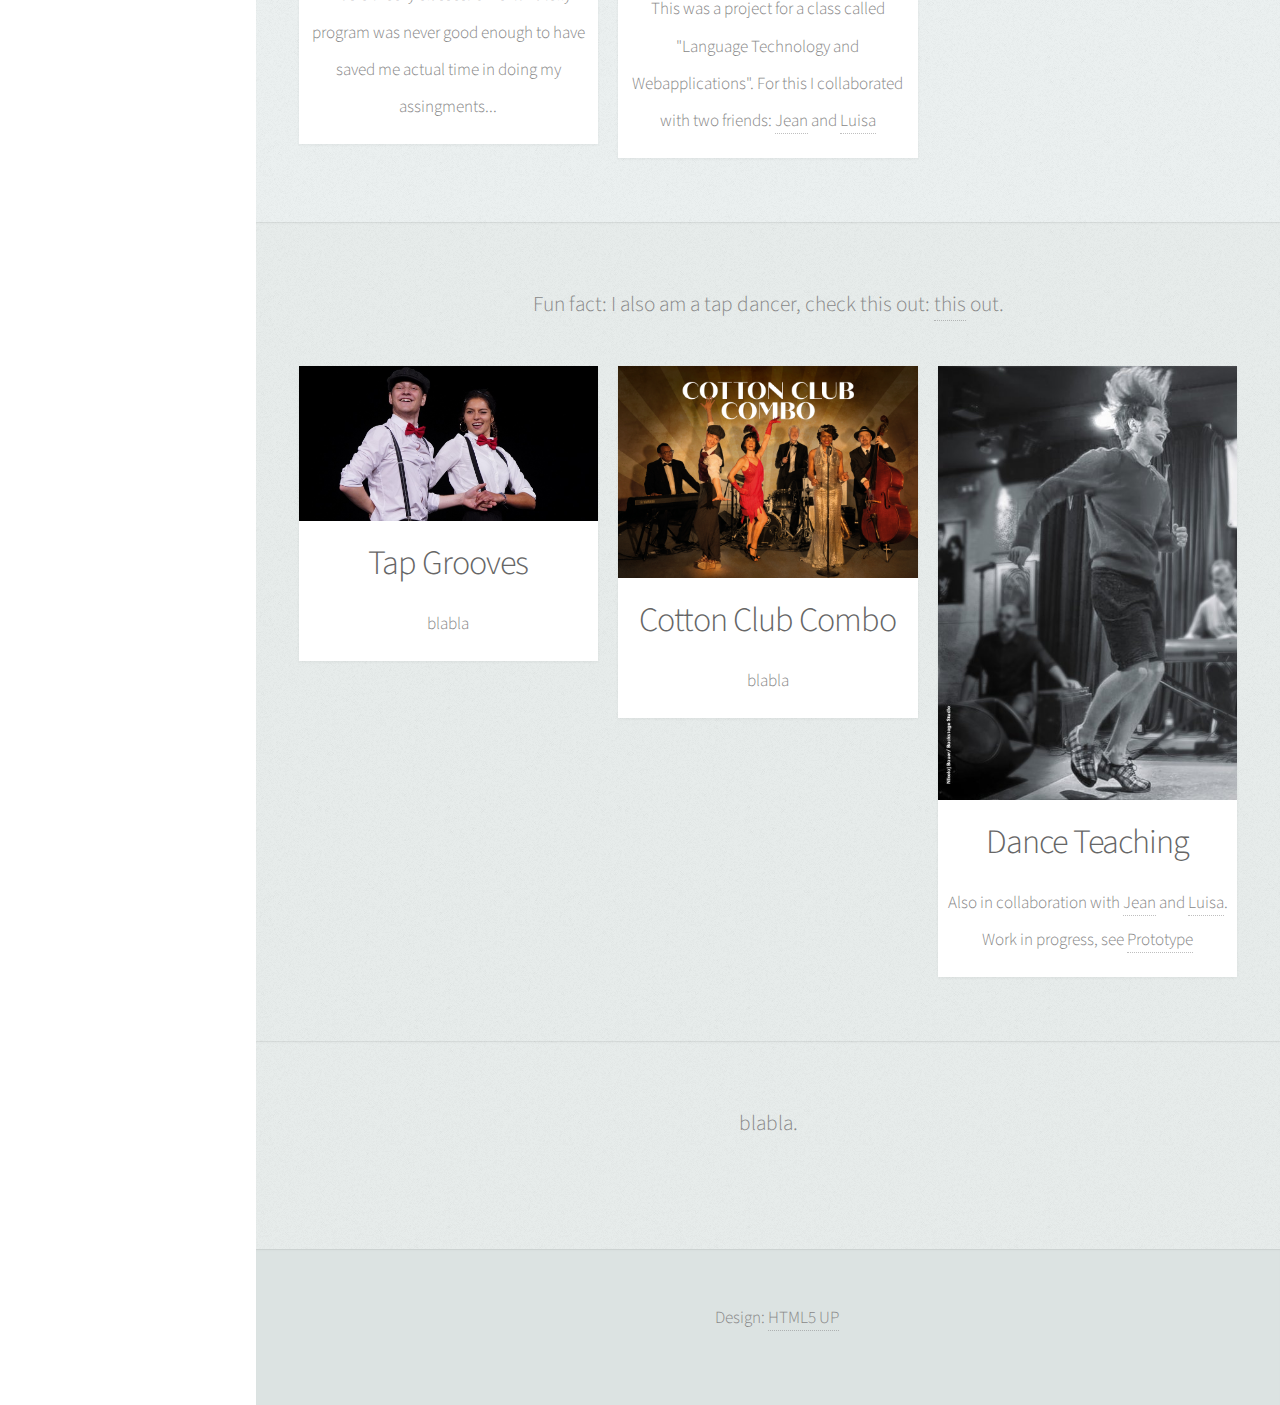
==== commit 9513ba3c: "renew format, still a draft" ====
--- a/index.html
+++ b/index.html
@@ -29,8 +29,9 @@
 						<nav id="nav">
 							<ul>
 								<li><a href="#top" id="top-link"><span class="icon solid fa-home">Intro</span></a></li>
+								<li><a href="#about" id="about-link"><span class="icon solid fa-user">About Me</span></a></li>
 								<li><a href="#portfolio" id="portfolio-link"><span class="icon solid fa-th">Portfolio</span></a></li>
-								<li><a href="#about" id="about-link"><span class="icon solid fa-user">About Me</span></a></li>
+								<li><a href="#tapDance" id="portfolio-link"><span class="icon solid fa-th">Tap Dance</span></a></li>
 							</ul>
 						</nav>
 
@@ -62,18 +63,42 @@
 							<header>
 								<h2 class="alt">Hi! My name is <strong>Nikolaj</strong>, I study Computational linguistics and Musicology at the <br />
 								 <a href="http://uzh.ch">University of Zurich</a>.</h2>
-								<p>Below you find some apps I built or am currently working on</p>
 							</header>
 
+
+
+						</div>
+					</section>
+
+					<!-- About Me -->
+					<section id="about" class="two">
+						<div class="container">
+
+							<header>
+								<h2>About Me</h2>
+							</header>
+							<p>I’m passionate about the intersection of language models and society, exploring both their practical applications and their broader implications. My work focuses on LLMs in digital humanities, with a particular interest in efficient fine-tuning and domain-specific adaptations.</p>
+
+							<p>Beyond that, I have a strong interest in computational musicology, combining my background in musicology with data-driven approaches to analyze and interpret music. I enjoy working on projects that bridge the gap between machine learning, text analysis, and cultural heritage.</p>
+							
+							<p>Below, you’ll find some of my work—feel free to explore!</p>
+							<!--
 							<footer>
 								<a href="#portfolio" class="button scrolly">Check it out!</a>
 							</footer>
-
+							<--!
+							<p>Fun fact: I also am a tap dancer, in case you want to book a little show for an event, check <a href="#tapDance">this</a> out.
+								<br> Besides that I also really enjoy teaching. I have been a dance teacher for some time now and
+								more recently I have also worked as a teaching assistant for introductory programming courses at the University of Zurich
+								as well as the Zentralbibliothek (central library of Zurich).<br>So yeah if you need a tap dancing python tutor (and who doesn't),
+								I'm your guy...
+							</p> 
+							-->
 						</div>
 					</section>
 
 				<!-- Portfolio -->
-					<section id="portfolio" class="two">
+					<section id="portfolio" class="three">
 						<div class="container">
 
 							<header>
@@ -130,35 +155,65 @@
 						</div>
 					</section>
 
-				<!-- About Me -->
-					<section id="about" class="three">
-						<div class="container">
-
-							<header>
-								<h2>About Me</h2>
-							</header>
-							<p>Fun fact: I also am a tap dancer, in case you want to book a little show for an event, check <a href="#tapDance">this</a> out.
-								<br> Besides that I also really enjoy teaching. I have been a dance teacher for some time now and
-								more recently I have also worked as a teaching assistant for introductory programming courses at the University of Zurich
-								as well as the Zentralbibliothek (central library of Zurich).<br>So yeah if you need a tap dancing python tutor (and who doesn't),
-								I'm your guy...
-							</p>
-						</div>
-					</section>
-
-				<!-- Contact -->
-					<section id="tapDance" class="four">
-						<div class="container">
-
-							<article class="item">
-									<a href="https://fourfortheblues.ch/en/cotton-club-combo1/" class="image fit"><img src="images/Cotton-Club-Combo-Bild-Karte-gross.jpg" alt="" /></a>
+				<!-- Portfolio -->
+				<section id="tapDance" class="four">
+					<p>Fun fact: I also am a tap dancer, check this out: <a href="#tapDance">this</a> out.</p>
+					<div class="container">
+
+						<header>
+							<h2></h2>
+						</header>
+
+
+						<div class="row">
+							<div class="col-4 col-12-mobile">
+								<article class="item">
+									<a href="https://tap-grooves.ch/" class="image fit"><img src="images/tapGrooves.jpg" alt="" /></a>
+									<header>
+										<h2>Tap Grooves</h2>
+										<p>
+										blabla
+										</p>
+									</header>
+
+								</article>
+							</div>
+							<div class="col-4 col-12-mobile">
+								<article class="item">
+									<a href="https://fourfortheblues.ch/en/cotton-club-combo1/" class="image fit"><img  src="images/Cotton-Club-Combo-Bild-Karte-gross.jpg" alt="" /></a>
 									<header>
 										<h2>Cotton Club Combo</h2>
 										<p>
-											The musical journey with the live band takes you back to the Golden Twenties and invites you to a visit at the legendary Cotton Club.
+											blabla
 										</p>
 									</header>
-							</article>
+								</article>
+							</div>
+							<div class="col-4 col-12-mobile">
+								<article class="item">
+									<a href="https://www.backstagestudio.ch/en/nikolaj-bauer" class="image fit"><img src="images/backstagestudio_nikolaj bauer_0.jpg" alt="" /></a>
+									<header>
+										<h2>Dance Teaching</h2>
+										<p>Also in collaboration with
+											<a href="https://github.com/JeanKesselring">Jean</a> and
+											<a href="https://github.com/luiwun">Luisa</a>.
+											Work in progress, see <a href="https://github.com/Boffl/language-game-prototype">Prototype</a>
+										</p>
+
+									</header>
+								</article>
+
+							</div>
+						</div>
+
+					</div>
+				</section>
+
+				<!-- Contact -->
+					<section id="tapDance" class="four">
+						<div class="container">
+							<p>blabla.</p>
+
 
 						</div>
 					</section>
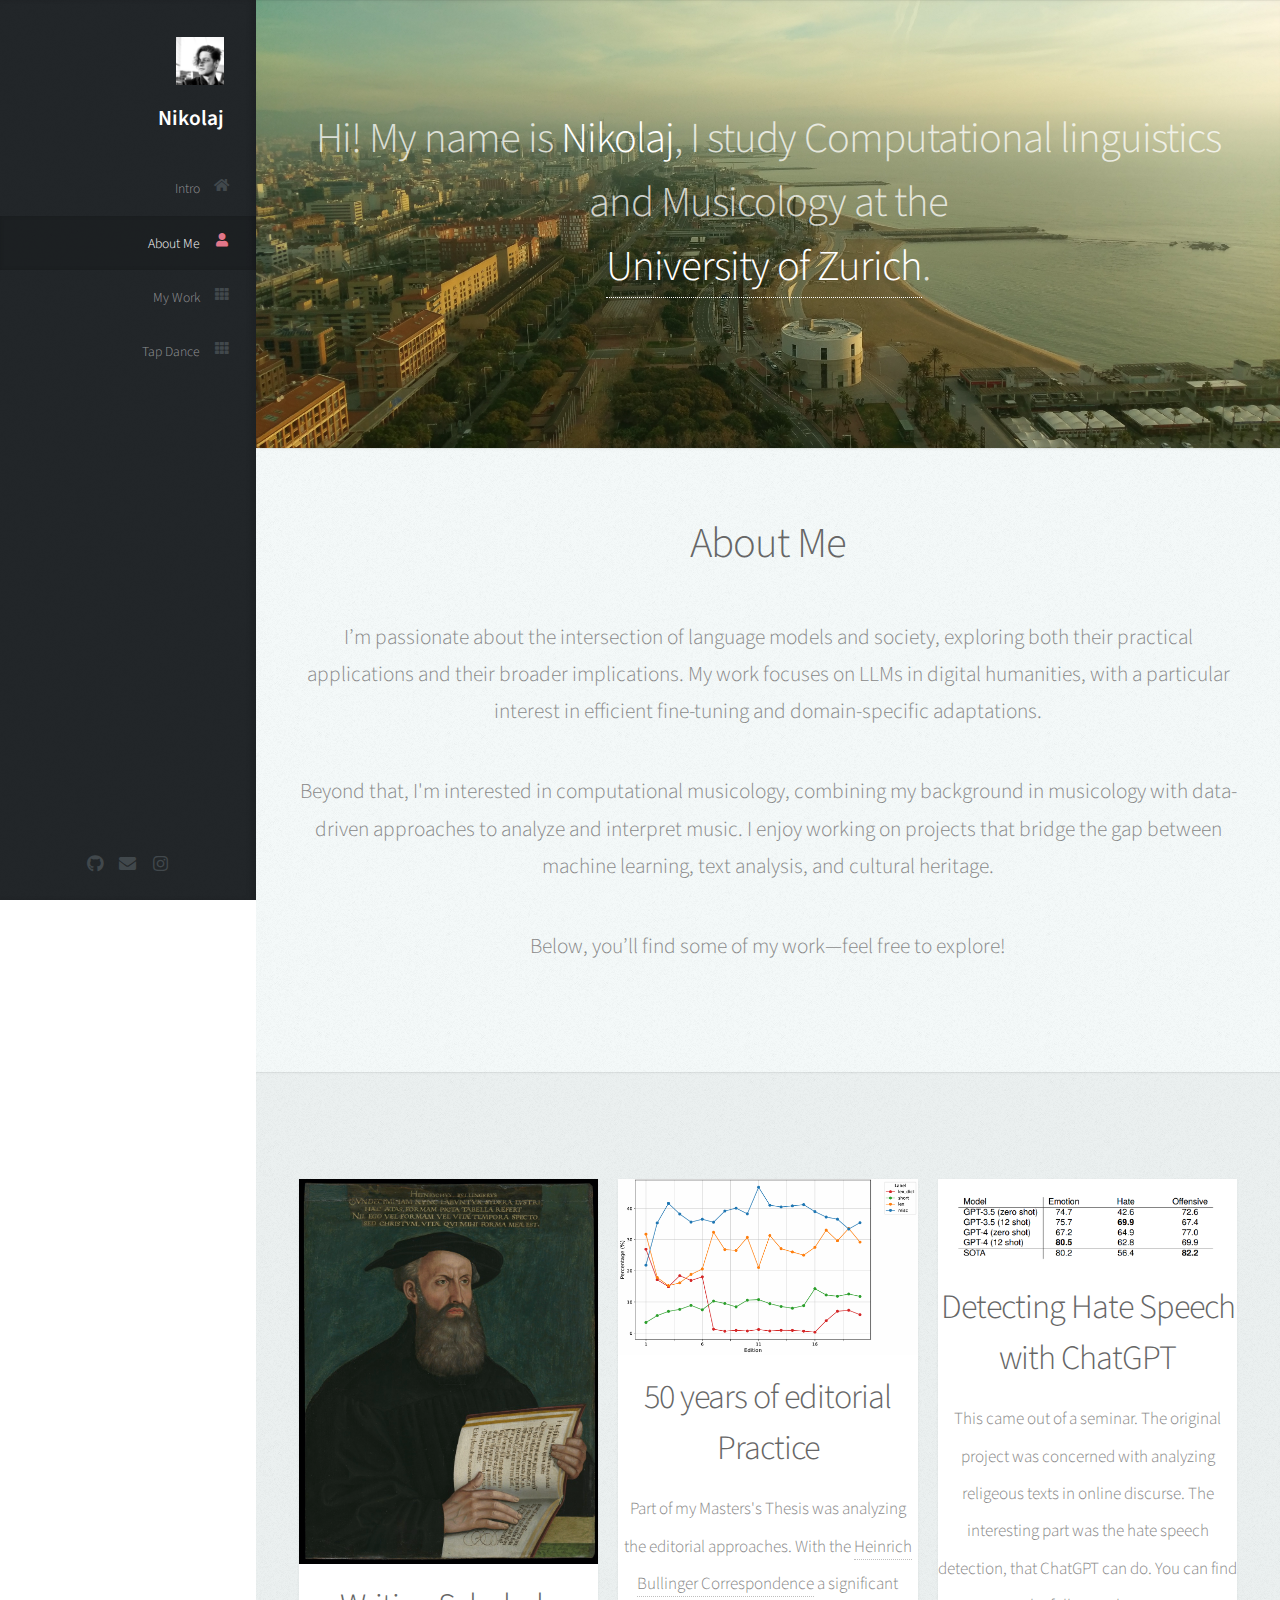
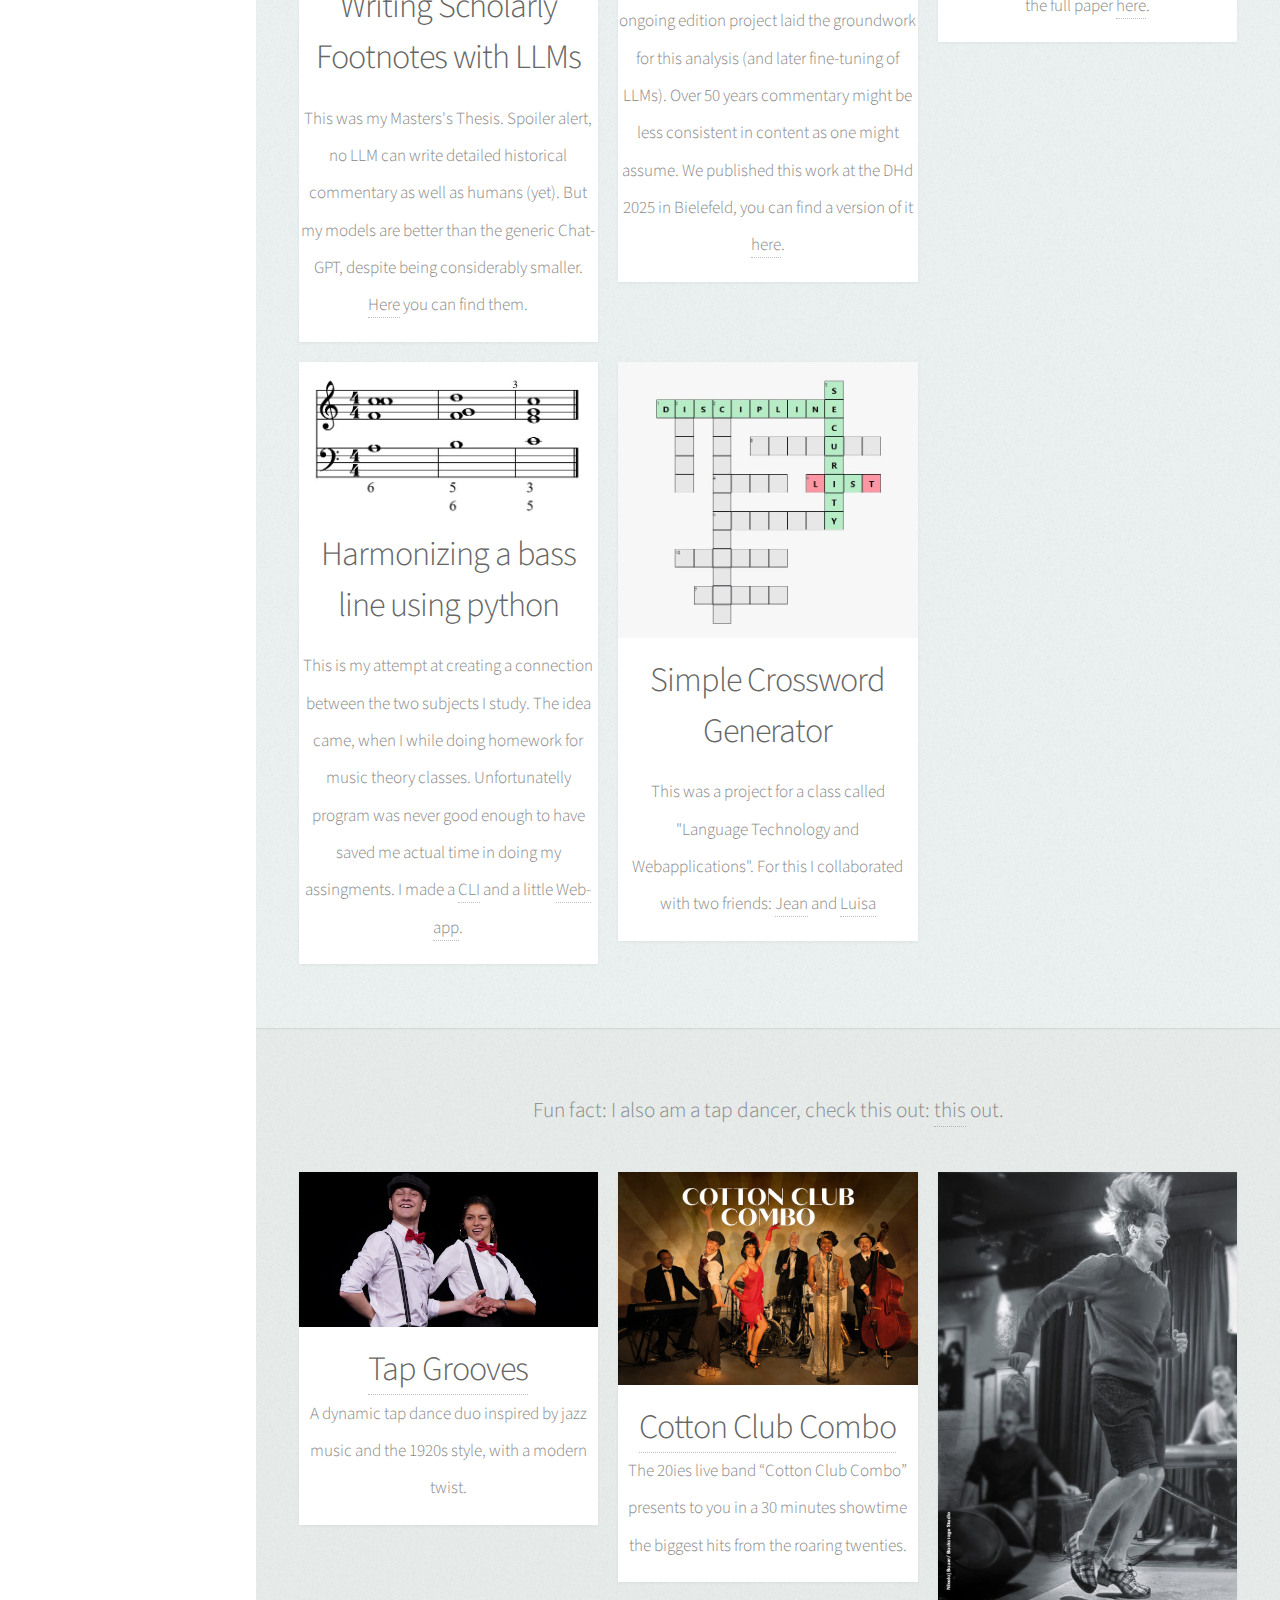
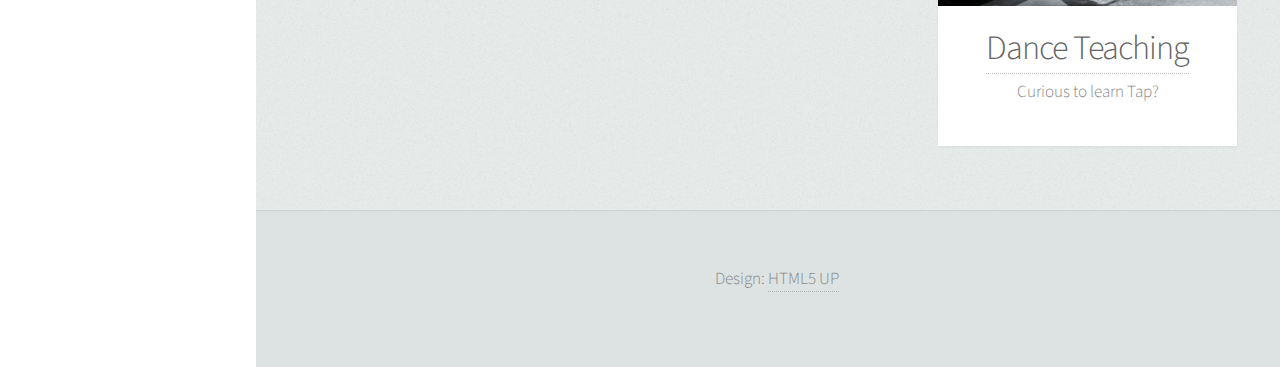
==== commit b7832362: "add new things, publications, add Text to the tap stuff" ====
--- a/index.html
+++ b/index.html
@@ -30,8 +30,8 @@
 							<ul>
 								<li><a href="#top" id="top-link"><span class="icon solid fa-home">Intro</span></a></li>
 								<li><a href="#about" id="about-link"><span class="icon solid fa-user">About Me</span></a></li>
-								<li><a href="#portfolio" id="portfolio-link"><span class="icon solid fa-th">Portfolio</span></a></li>
-								<li><a href="#tapDance" id="portfolio-link"><span class="icon solid fa-th">Tap Dance</span></a></li>
+								<li><a href="#work" id="work-link"><span class="icon solid fa-th">My Work</span></a></li>
+								<li><a href="#tapDance" id="tapDance-link"><span class="icon solid fa-th">Tap Dance</span></a></li>
 							</ul>
 						</nav>
 
@@ -79,7 +79,7 @@
 							</header>
 							<p>I’m passionate about the intersection of language models and society, exploring both their practical applications and their broader implications. My work focuses on LLMs in digital humanities, with a particular interest in efficient fine-tuning and domain-specific adaptations.</p>
 
-							<p>Beyond that, I have a strong interest in computational musicology, combining my background in musicology with data-driven approaches to analyze and interpret music. I enjoy working on projects that bridge the gap between machine learning, text analysis, and cultural heritage.</p>
+							<p>Beyond that, I'm interested in computational musicology, combining my background in musicology with data-driven approaches to analyze and interpret music. I enjoy working on projects that bridge the gap between machine learning, text analysis, and cultural heritage.</p>
 							
 							<p>Below, you’ll find some of my work—feel free to explore!</p>
 							<!--
@@ -97,34 +97,75 @@
 						</div>
 					</section>
 
-				<!-- Portfolio -->
-					<section id="portfolio" class="three">
+				<!-- Work -->
+					<section id="work" class="three">
 						<div class="container">
 
 							<header>
 								<h2></h2>
 							</header>
 
-
 							<div class="row">
-								<div class="col-4 col-12-mobile">
-									<article class="item">
-										<a href="http://digital-musicology.herokuapp.com/dandrieu/" class="image fit"><img src="images/harmonize_bass.JPG" alt="" /></a>
+
+								<div class="col-4 col-12-mobile">
+									<article class="item">
+										<img class="image fit" src="images/bullingerPortrait.jpg" alt="" />
+										<header>
+											<h2>Writing Scholarly Footnotes with LLMs</h2>
+											<p>
+											This was my Masters's Thesis. Spoiler alert, no LLM can write detailed historical commentary as well as humans (yet). But my models are better than the generic Chat-GPT, 
+											despite being considerably smaller. <a href="https://huggingface.co/collections/Boffl/bullingerlm-675c0101848e10c604ef1eac">Here</a> you can find them.
+											</p>
+										</header>
+									</article>
+								</div>
+
+								<div class="col-4 col-12-mobile">
+									<article class="item">
+										<img class="image fit" src="images/dhdPaperFigure.png" alt="" />
+										<header>
+											<h2>50 years of editorial Practice</h2>
+											<p>
+											Part of my Masters's Thesis was analyzing the editorial approaches. With the <a href="https://www.bullinger-digital.ch/index.html">Heinrich Bullinger Correspondence</a> a significant ongoing edition project laid the
+											groundwork for this analysis (and later fine-tuning of LLMs). Over 50 years commentary might be less consistent in content as one might assume. We published this work at the DHd 2025 in Bielefeld, you can find a
+											version of it <a href="https://www.zora.uzh.ch/id/eprint/276044/">here</a>.
+											</p>
+										</header>
+									</article>
+								</div>
+
+								<div class="col-4 col-12-mobile">
+									<article class="item">
+										<img class="image fit" src="images/gptPaper.png" alt="" />
+										<header>
+											<h2>Detecting Hate Speech with ChatGPT</h2>
+											<p>
+											This came out of a seminar. The original project was concerned with analyzing religeous texts in online discurse. The interesting part was the hate speech detection, that ChatGPT can do. You can find the full paper
+										<a href="https://aclanthology.org/2024.trac-1.14/">here</a>.
+											</p>
+										</header>
+									</article>
+								</div>
+
+							<div class="row">
+								<div class="col-4 col-12-mobile">
+									<article class="item">
+										<img class="image fit" src="images/harmonize_bass.JPG" alt="" />
 										<header>
 											<h2>Harmonizing a bass line using python</h2>
 											<p>
 											This is my attempt at creating a connection between the two subjects I study.
 											The idea came, when I while doing homework for music theory classes.
 											Unfortunatelly program was never good enough to have saved me actual time in
-											doing my assingments...
-											</p>
-										</header>
-
-									</article>
-								</div>
-								<div class="col-4 col-12-mobile">
-									<article class="item">
-										<a href="http://simple-crossword-generator.herokuapp.com/" class="image fit"><img src="images/crossword_generator.JPG" alt="" /></a>
+											doing my assingments. I made a <a href="https://github.com/Boffl/FiguredBass">CLI</a> and a little <a href="https://github.com/Boffl/digital-musicology-webapps">Web-app</a>.
+											</p>
+										</header>
+									</article>
+								</div>
+
+								<div class="col-4 col-12-mobile">
+									<article class="item">
+										<img class="image fit" src="images/crossword_generator.JPG" alt="" />
 										<header>
 											<h2>Simple Crossword Generator</h2>
 											<p>
@@ -135,6 +176,8 @@
 										</header>
 									</article>
 								</div>
+							
+							<!---
 								<div class="col-4 col-12-mobile">
 									<article class="item">
 										<a class="image fit"><img src="images/gpt-3_game.JPG" alt="" /></a>
@@ -150,12 +193,14 @@
 									</article>
 
 								</div>
+							-->
+
 							</div>
 
 						</div>
 					</section>
 
-				<!-- Portfolio -->
+				<!-- tapDance -->
 				<section id="tapDance" class="four">
 					<p>Fun fact: I also am a tap dancer, check this out: <a href="#tapDance">this</a> out.</p>
 					<div class="container">
@@ -170,10 +215,8 @@
 								<article class="item">
 									<a href="https://tap-grooves.ch/" class="image fit"><img src="images/tapGrooves.jpg" alt="" /></a>
 									<header>
-										<h2>Tap Grooves</h2>
-										<p>
-										blabla
-										</p>
+										<h2><a href="https://tap-grooves.ch/">Tap Grooves</a></h2>
+										A dynamic tap dance duo inspired by jazz music and the 1920s style, with a modern twist.
 									</header>
 
 								</article>
@@ -182,10 +225,8 @@
 								<article class="item">
 									<a href="https://fourfortheblues.ch/en/cotton-club-combo1/" class="image fit"><img  src="images/Cotton-Club-Combo-Bild-Karte-gross.jpg" alt="" /></a>
 									<header>
-										<h2>Cotton Club Combo</h2>
-										<p>
-											blabla
-										</p>
+										<h2> <a href="https://fourfortheblues.ch/en/cotton-club-combo1/">Cotton Club Combo</a></h2>
+										The 20ies live band “Cotton Club Combo” presents to you in a 30 minutes showtime the biggest hits from the roaring twenties.
 									</header>
 								</article>
 							</div>
@@ -193,13 +234,9 @@
 								<article class="item">
 									<a href="https://www.backstagestudio.ch/en/nikolaj-bauer" class="image fit"><img src="images/backstagestudio_nikolaj bauer_0.jpg" alt="" /></a>
 									<header>
-										<h2>Dance Teaching</h2>
-										<p>Also in collaboration with
-											<a href="https://github.com/JeanKesselring">Jean</a> and
-											<a href="https://github.com/luiwun">Luisa</a>.
-											Work in progress, see <a href="https://github.com/Boffl/language-game-prototype">Prototype</a>
+										<h2><a href="https://www.backstagestudio.ch/en/nikolaj-bauer">Dance Teaching</a></h2>
+										Curious to learn Tap?
 										</p>
-
 									</header>
 								</article>
 
@@ -209,14 +246,6 @@
 					</div>
 				</section>
 
-				<!-- Contact -->
-					<section id="tapDance" class="four">
-						<div class="container">
-							<p>blabla.</p>
-
-
-						</div>
-					</section>
 
 			</div>
 
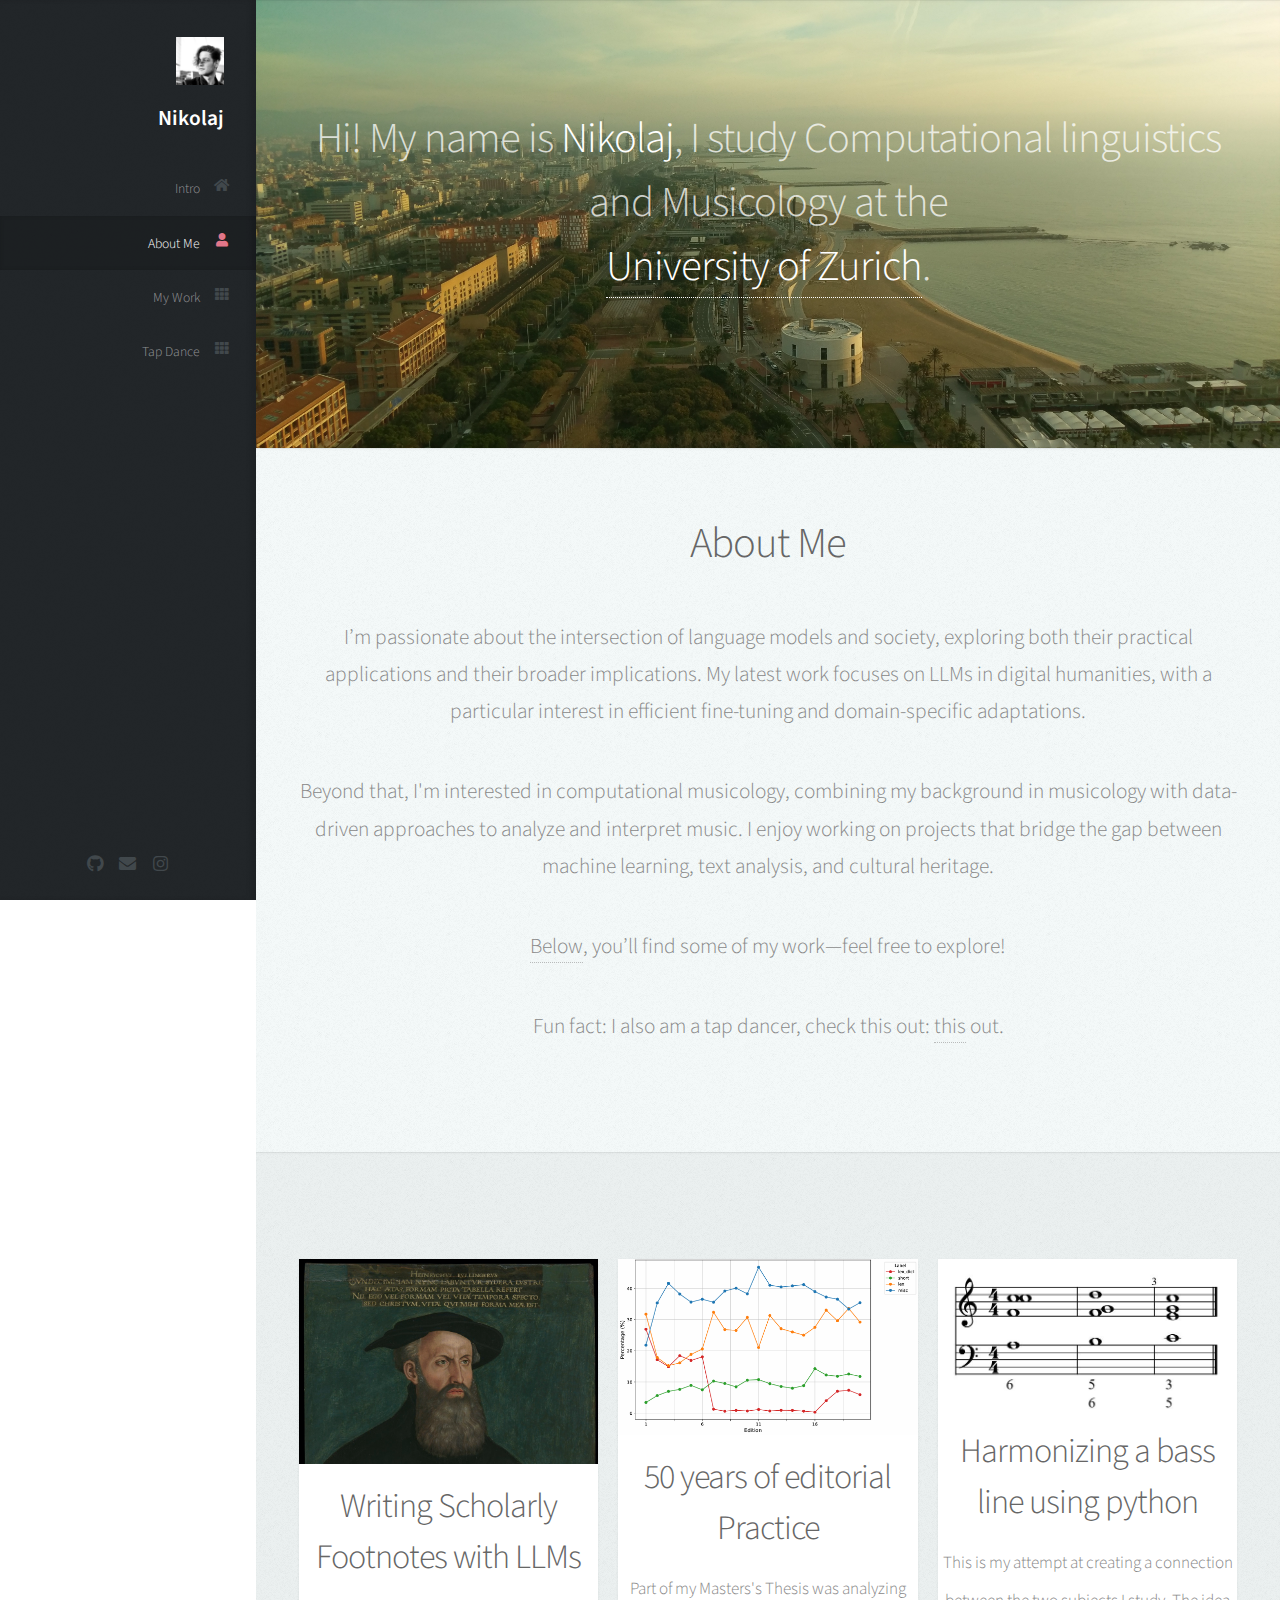
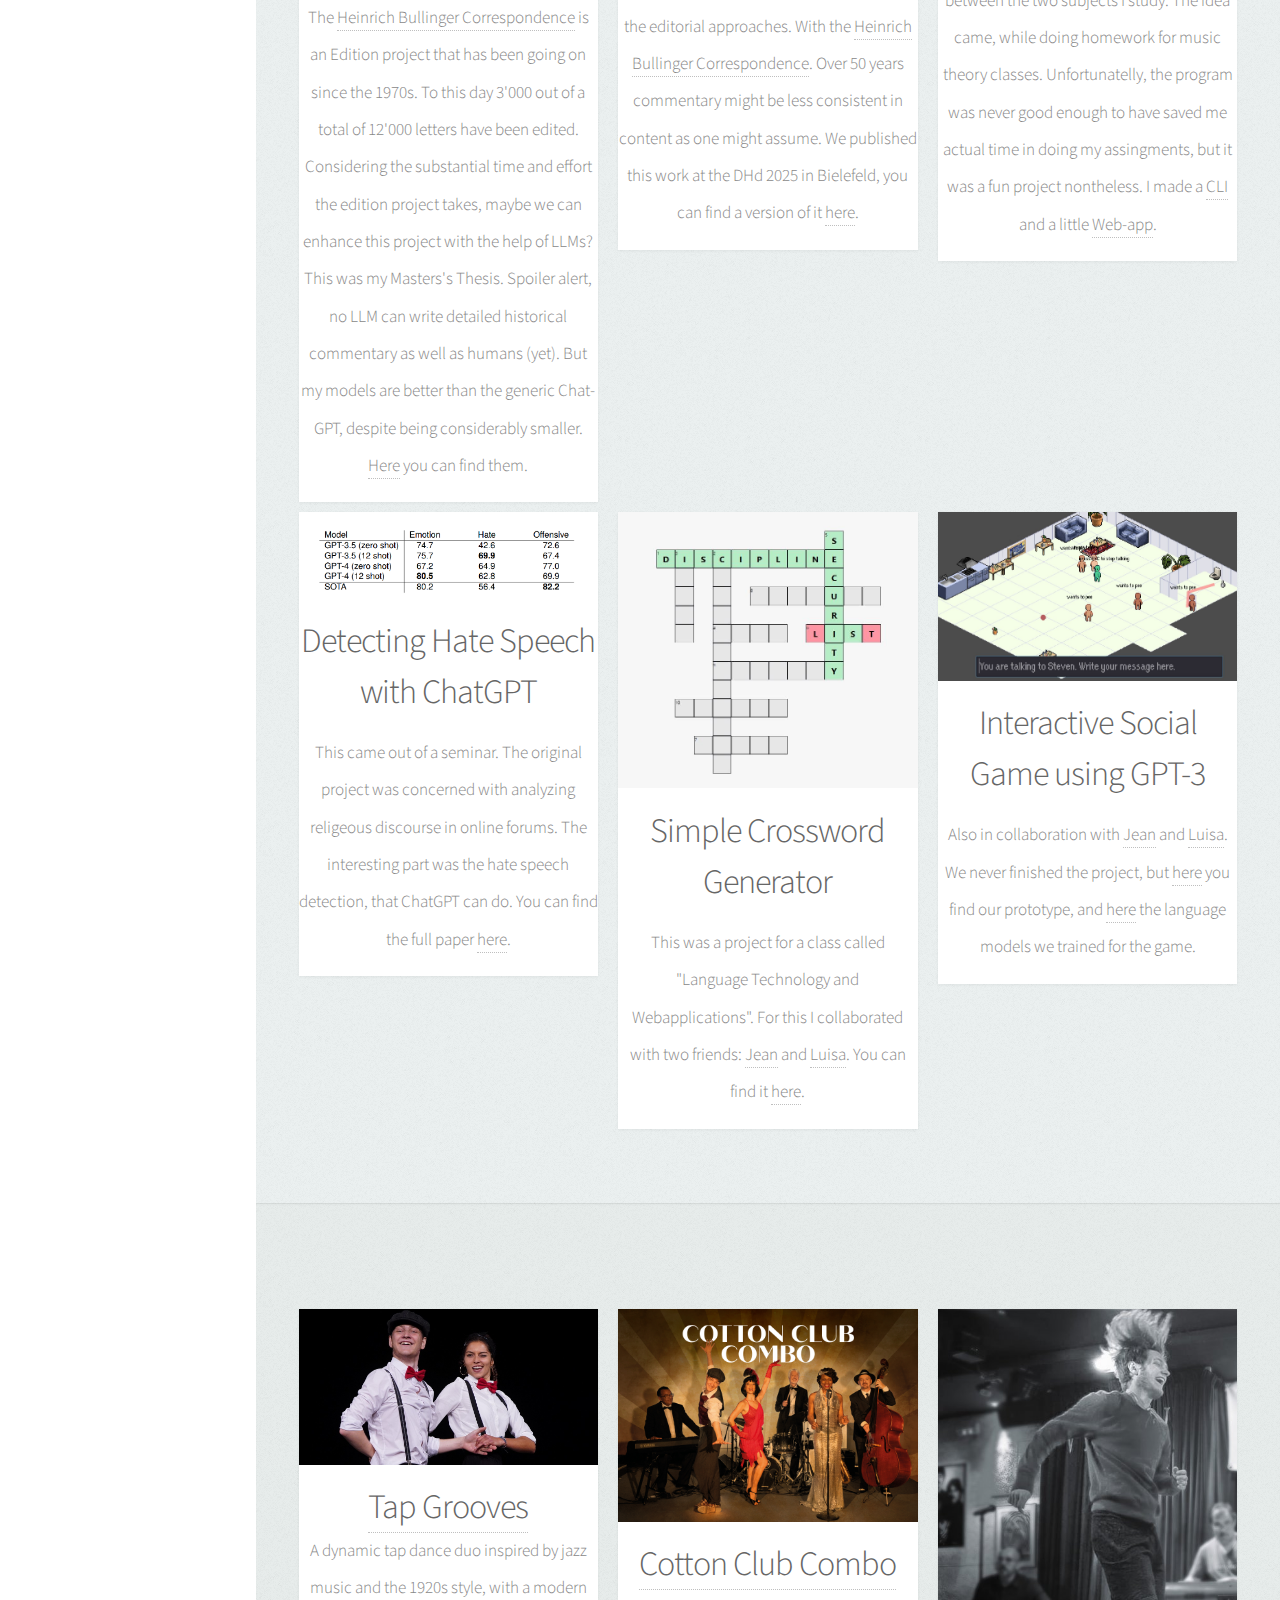
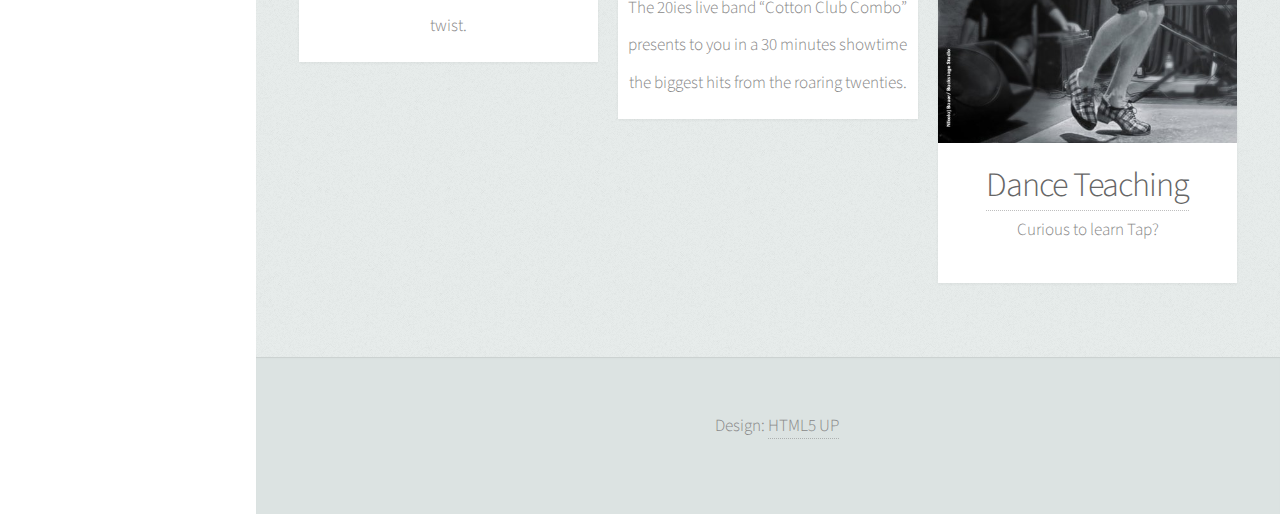
==== commit 843f1ff3: "improve details in text and desing" ====
--- a/index.html
+++ b/index.html
@@ -77,11 +77,13 @@
 							<header>
 								<h2>About Me</h2>
 							</header>
-							<p>I’m passionate about the intersection of language models and society, exploring both their practical applications and their broader implications. My work focuses on LLMs in digital humanities, with a particular interest in efficient fine-tuning and domain-specific adaptations.</p>
+							<p>I’m passionate about the intersection of language models and society, exploring both their practical applications and their broader implications. My latest work focuses on LLMs in digital humanities, with a particular interest in efficient fine-tuning and domain-specific adaptations.</p>
 
 							<p>Beyond that, I'm interested in computational musicology, combining my background in musicology with data-driven approaches to analyze and interpret music. I enjoy working on projects that bridge the gap between machine learning, text analysis, and cultural heritage.</p>
 							
-							<p>Below, you’ll find some of my work—feel free to explore!</p>
+							<p><a href="#work">Below</a>, you’ll find some of my work—feel free to explore!</p>
+
+							<p>Fun fact: I also am a tap dancer, check this out: <a href="#tapDance">this</a> out.</p>
 							<!--
 							<footer>
 								<a href="#portfolio" class="button scrolly">Check it out!</a>
@@ -113,7 +115,9 @@
 										<header>
 											<h2>Writing Scholarly Footnotes with LLMs</h2>
 											<p>
-											This was my Masters's Thesis. Spoiler alert, no LLM can write detailed historical commentary as well as humans (yet). But my models are better than the generic Chat-GPT, 
+											The <a href="https://www.bullinger-digital.ch/index.html">Heinrich Bullinger Correspondence</a> is an Edition project that has been going on since the 1970s. To this day 3'000 out of a total of 12'000 letters have been edited.
+											Considering the substantial time and effort the edition project takes, maybe we can enhance this project with the help of LLMs? This was my Masters's Thesis. Spoiler alert, no LLM can write detailed historical commentary as well as humans (yet). 
+											But my models are better than the generic Chat-GPT, 
 											despite being considerably smaller. <a href="https://huggingface.co/collections/Boffl/bullingerlm-675c0101848e10c604ef1eac">Here</a> you can find them.
 											</p>
 										</header>
@@ -126,42 +130,45 @@
 										<header>
 											<h2>50 years of editorial Practice</h2>
 											<p>
-											Part of my Masters's Thesis was analyzing the editorial approaches. With the <a href="https://www.bullinger-digital.ch/index.html">Heinrich Bullinger Correspondence</a> a significant ongoing edition project laid the
-											groundwork for this analysis (and later fine-tuning of LLMs). Over 50 years commentary might be less consistent in content as one might assume. We published this work at the DHd 2025 in Bielefeld, you can find a
+											Part of my Masters's Thesis was analyzing the editorial approaches. With the <a href="https://www.bullinger-digital.ch/index.html">Heinrich Bullinger Correspondence</a>. Over 50 years commentary might be less consistent in content as one might assume. We published this work at the DHd 2025 in Bielefeld, you can find a
 											version of it <a href="https://www.zora.uzh.ch/id/eprint/276044/">here</a>.
 											</p>
 										</header>
 									</article>
 								</div>
 
+
+							
+								<div class="col-4 col-12-mobile">
+									<article class="item">
+										<img class="image fit" src="images/harmonize_bass.JPG" alt="" />
+										<header>
+											<h2>Harmonizing a bass line using python</h2>
+											<p>
+											This is my attempt at creating a connection between the two subjects I study.
+											The idea came, while doing homework for music theory classes.
+											Unfortunatelly, the program was never good enough to have saved me actual time in
+											doing my assingments, but it was a fun project nontheless. I made a <a href="https://github.com/Boffl/FiguredBass">CLI</a> and a little <a href="https://github.com/Boffl/digital-musicology-webapps">Web-app</a>.
+											</p>
+										</header>
+									</article>
+								</div>
+							</div>
+
+							<div class="row">
 								<div class="col-4 col-12-mobile">
 									<article class="item">
 										<img class="image fit" src="images/gptPaper.png" alt="" />
 										<header>
 											<h2>Detecting Hate Speech with ChatGPT</h2>
 											<p>
-											This came out of a seminar. The original project was concerned with analyzing religeous texts in online discurse. The interesting part was the hate speech detection, that ChatGPT can do. You can find the full paper
+											This came out of a seminar. The original project was concerned with analyzing religeous discourse in online forums. The interesting part was the hate speech detection, that ChatGPT can do. You can find the full paper
 										<a href="https://aclanthology.org/2024.trac-1.14/">here</a>.
 											</p>
 										</header>
 									</article>
 								</div>
 
-							<div class="row">
-								<div class="col-4 col-12-mobile">
-									<article class="item">
-										<img class="image fit" src="images/harmonize_bass.JPG" alt="" />
-										<header>
-											<h2>Harmonizing a bass line using python</h2>
-											<p>
-											This is my attempt at creating a connection between the two subjects I study.
-											The idea came, when I while doing homework for music theory classes.
-											Unfortunatelly program was never good enough to have saved me actual time in
-											doing my assingments. I made a <a href="https://github.com/Boffl/FiguredBass">CLI</a> and a little <a href="https://github.com/Boffl/digital-musicology-webapps">Web-app</a>.
-											</p>
-										</header>
-									</article>
-								</div>
 
 								<div class="col-4 col-12-mobile">
 									<article class="item">
@@ -171,13 +178,14 @@
 											<p>
 												This was a project for a class called "Language Technology and Webapplications". For this I collaborated with two friends:
 												<a href="https://github.com/JeanKesselring">Jean</a> and
-												<a href="https://github.com/luiwun">Luisa</a>
-											</p>
-										</header>
-									</article>
-								</div>
-							
-							<!---
+												<a href="https://github.com/luiwun">Luisa</a>. You can find it <a href="https://github.com/Boffl/simple-crossword-generator">here</a>.
+												
+											</p>
+										</header>
+									</article>
+								</div>
+							
+							
 								<div class="col-4 col-12-mobile">
 									<article class="item">
 										<a class="image fit"><img src="images/gpt-3_game.JPG" alt="" /></a>
@@ -186,23 +194,23 @@
 											<p>Also in collaboration with
 												<a href="https://github.com/JeanKesselring">Jean</a> and
 												<a href="https://github.com/luiwun">Luisa</a>.
-												Work in progress, see <a href="https://github.com/Boffl/language-game-prototype">Prototype</a>
-											</p>
-
-										</header>
-									</article>
-
-								</div>
-							-->
-
-							</div>
-
-						</div>
+												We never finished the project, but <a href="https://github.com/Boffl/language-game-prototype">here</a> you find our prototype, and <a href="https://github.com/Boffl/classification-task">here</a> the language models we trained for the game.
+											</p>
+
+										</header>
+									</article>
+
+								</div>
+							
+
+							</div>
+
+						
 					</section>
 
 				<!-- tapDance -->
 				<section id="tapDance" class="four">
-					<p>Fun fact: I also am a tap dancer, check this out: <a href="#tapDance">this</a> out.</p>
+					
 					<div class="container">
 
 						<header>
--- a/assets/css/main.css
+++ b/assets/css/main.css
@@ -265,6 +265,7 @@
 		flex-wrap: wrap;
 		box-sizing: border-box;
 		align-items: stretch;
+		margin-bottom: 10px;
 	}
 
 		.row > * {
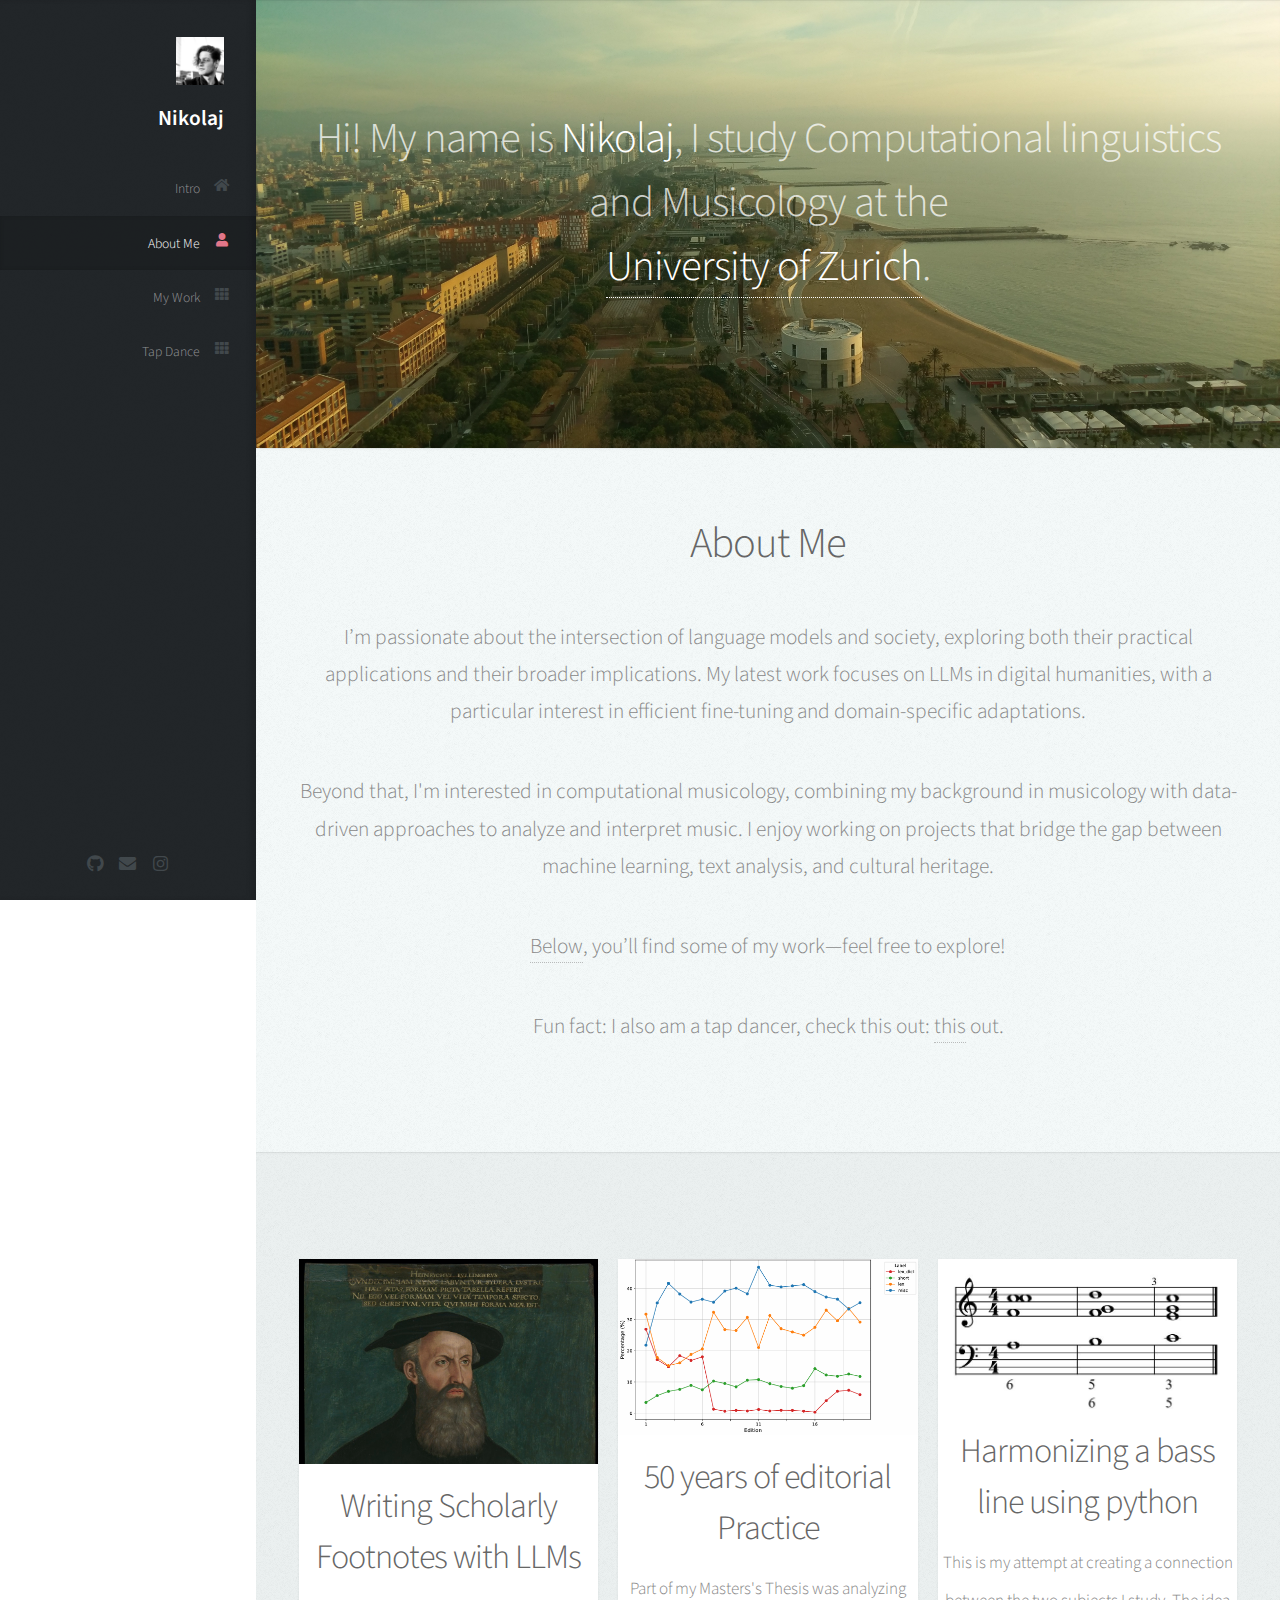
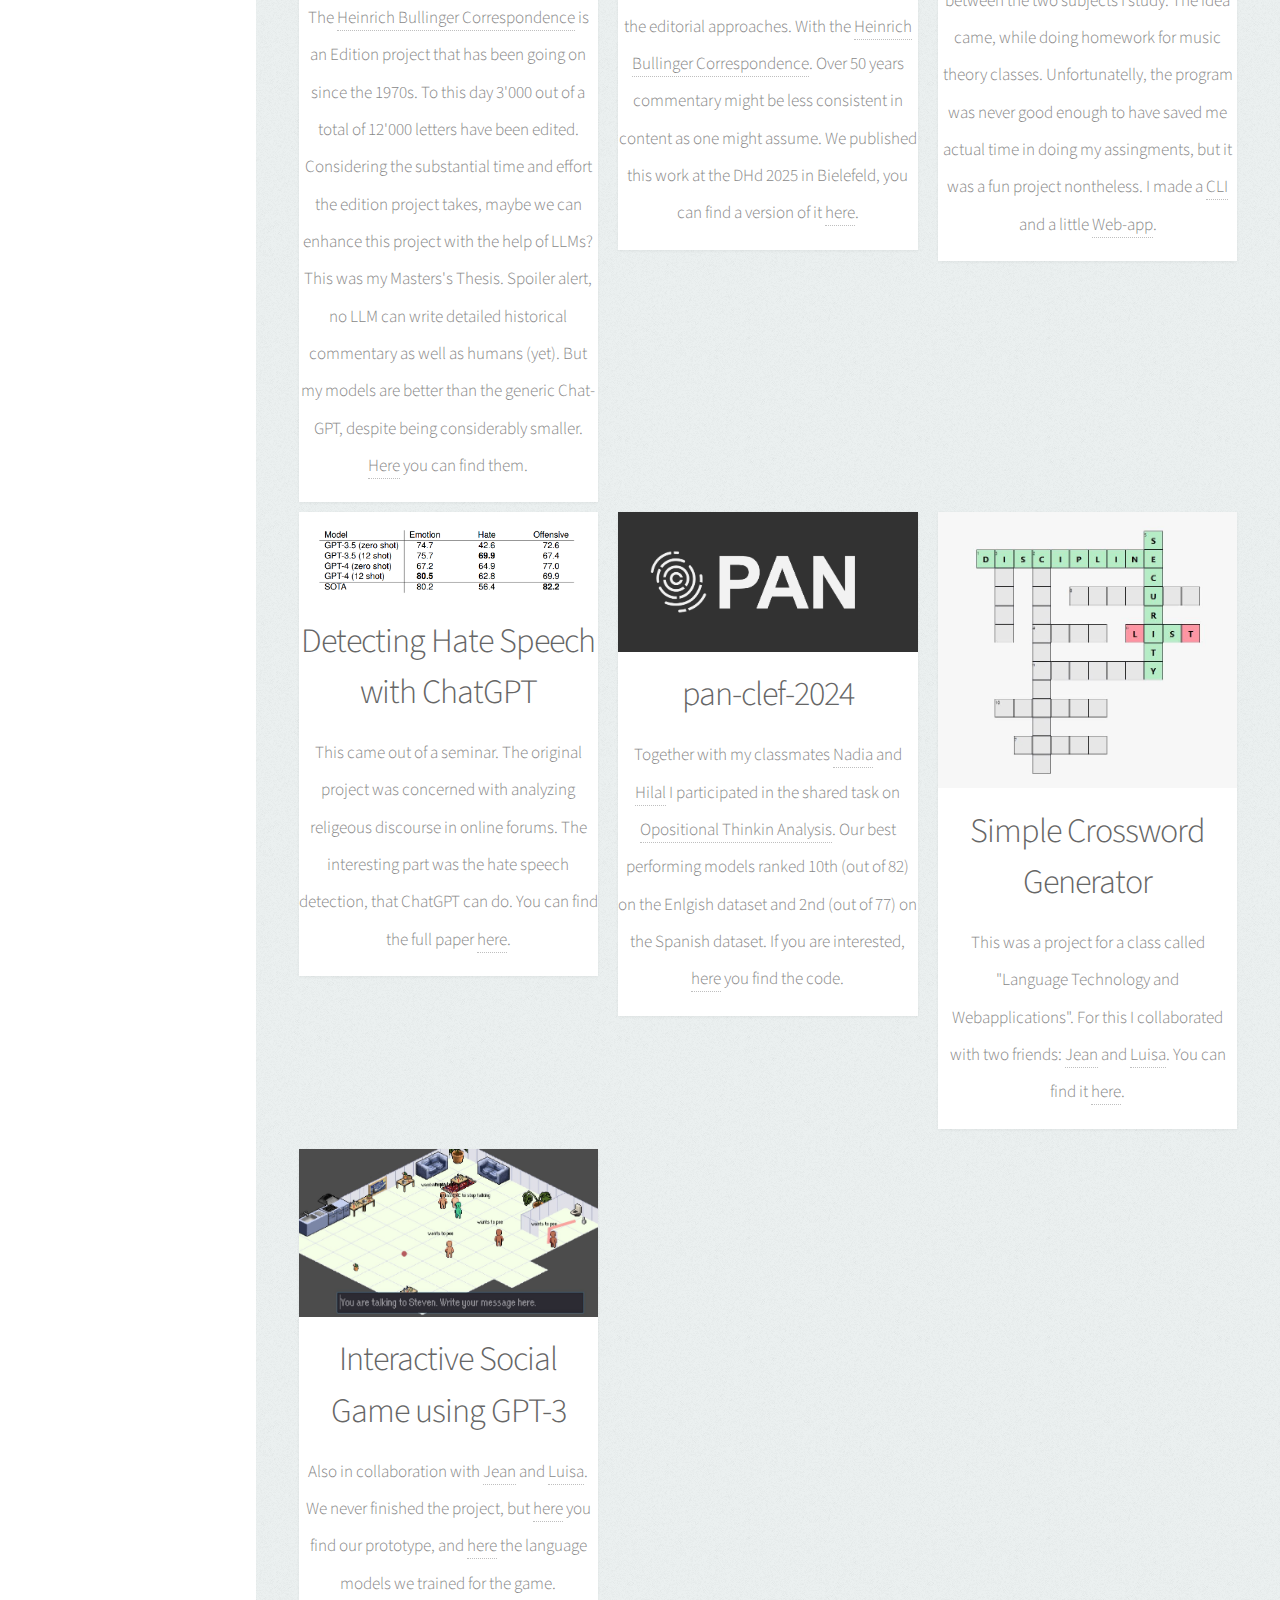
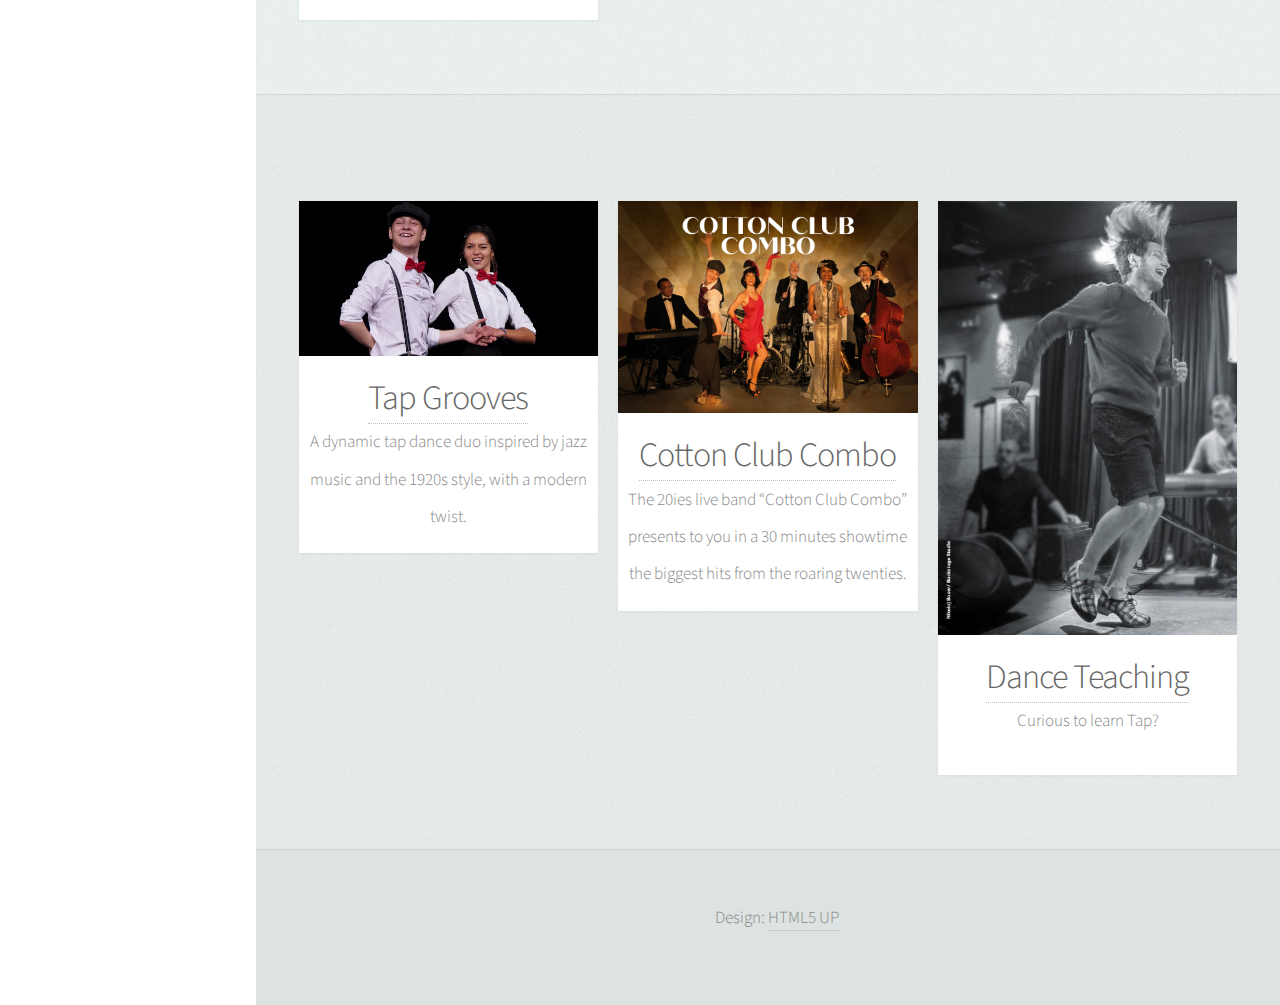
==== commit e690b21c: "include the shared task 2024, that we took part in" ====
--- a/index.html
+++ b/index.html
@@ -169,6 +169,20 @@
 									</article>
 								</div>
 
+								<div class="col-4 col-12-mobile">
+									<article class="item">
+										<img class="image fit" src="images/pan.png" alt="" />
+										<header>
+											<h2>pan-clef-2024</h2>
+											<p>
+												Together with my classmates
+												<a href="https://github.com/nadiatimoleon">Nadia</a> and
+												<a href="https://github.com/hilalcomak">Hilal</a> I participated in the shared task on <a href="https://pan.webis.de/clef24/pan24-web/oppositional-thinking-analysis.html">Opositional Thinkin Analysis</a>.
+												Our best performing models ranked 10th (out of 82) on the Enlgish dataset and 2nd (out of 77) on the Spanish dataset. If you are interested, <a href="https://github.com/Boffl/pan-clef-2024/tree/main">here</a> you find the code.
+											</p>
+										</header>
+									</article>
+								</div>
 
 								<div class="col-4 col-12-mobile">
 									<article class="item">
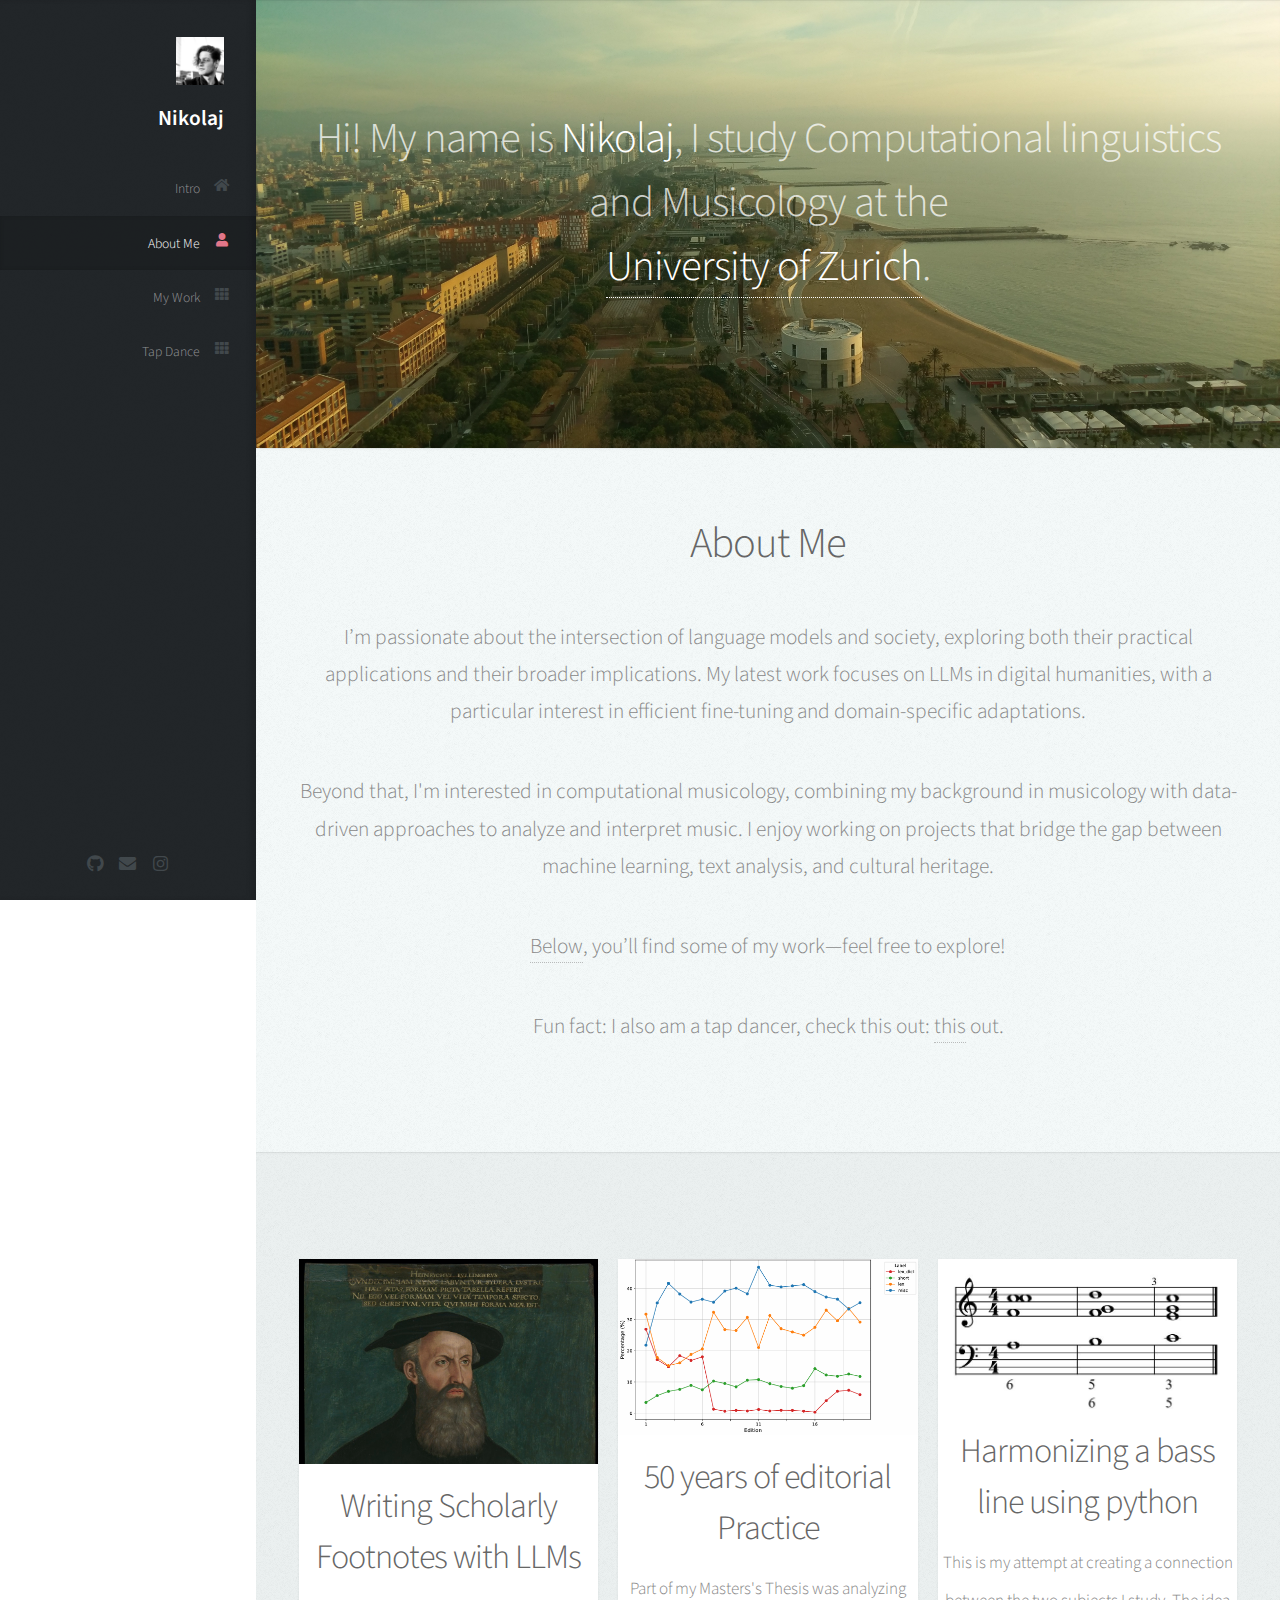
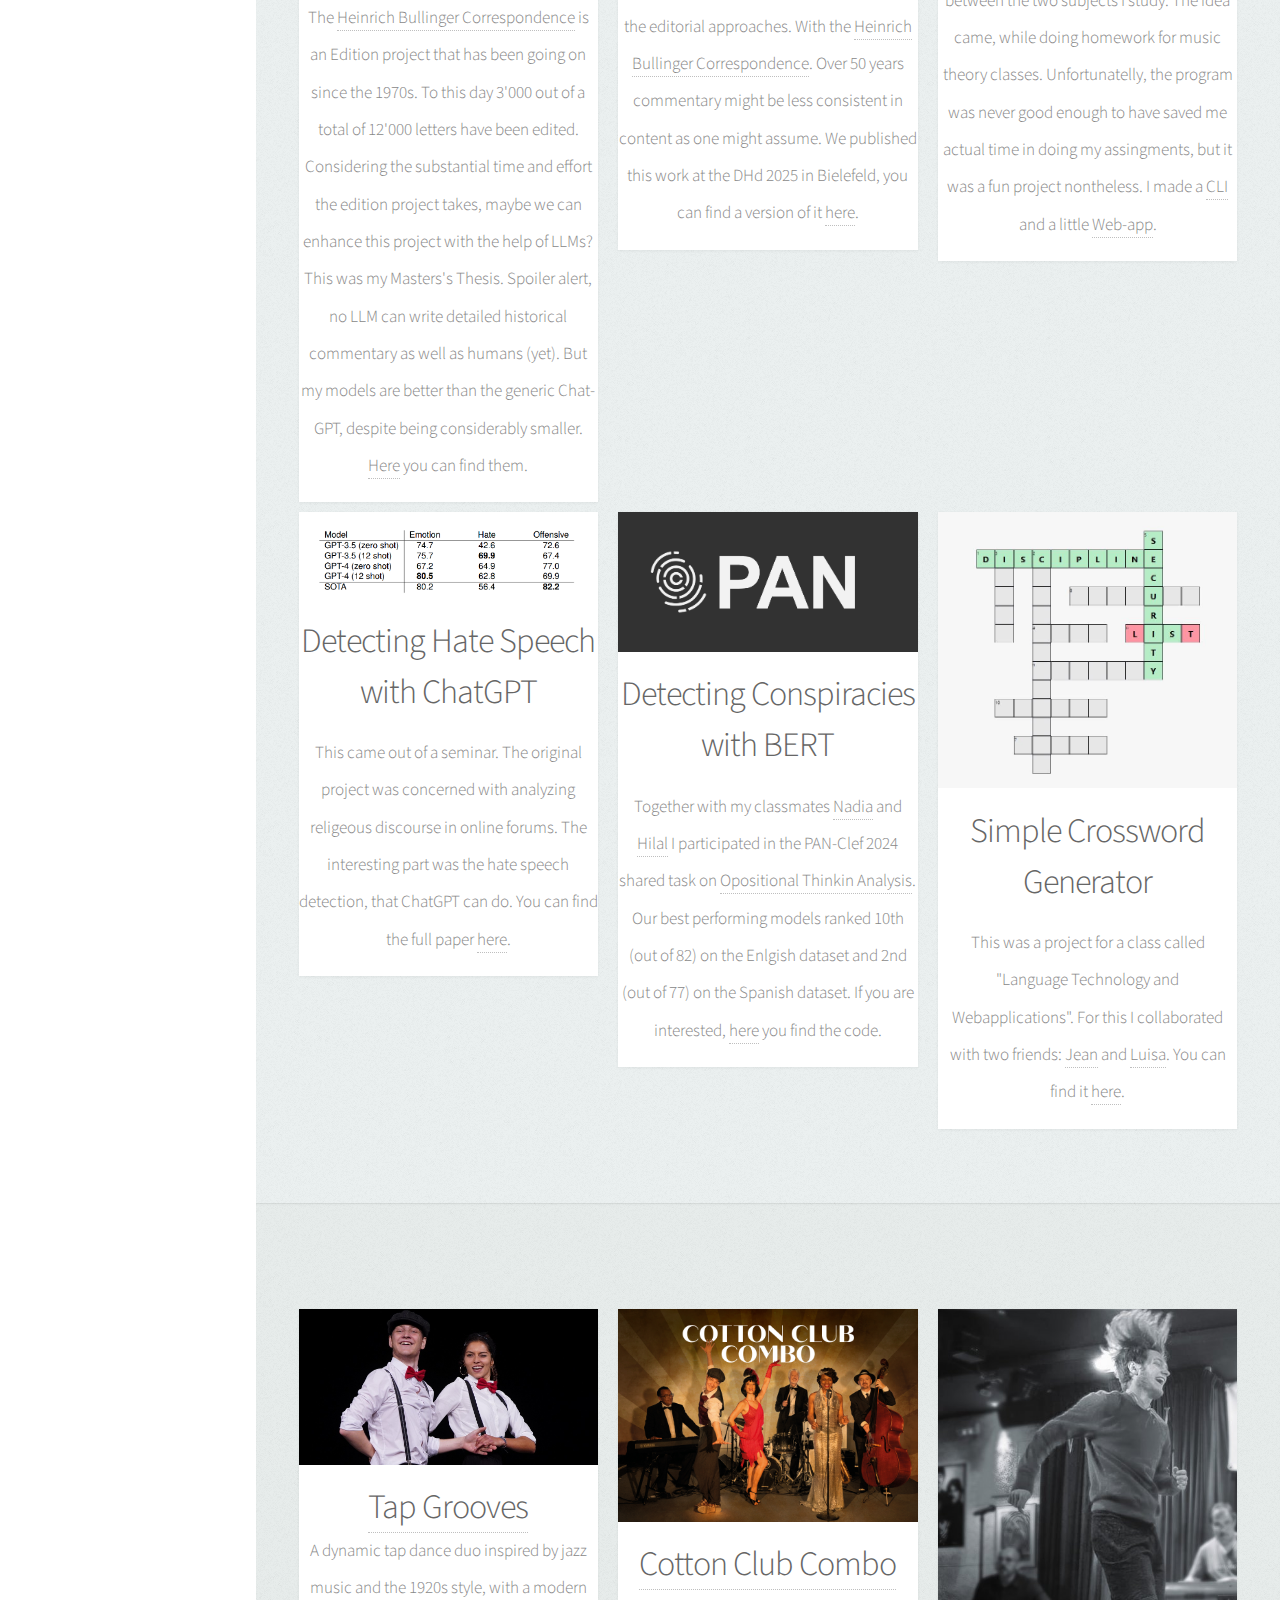
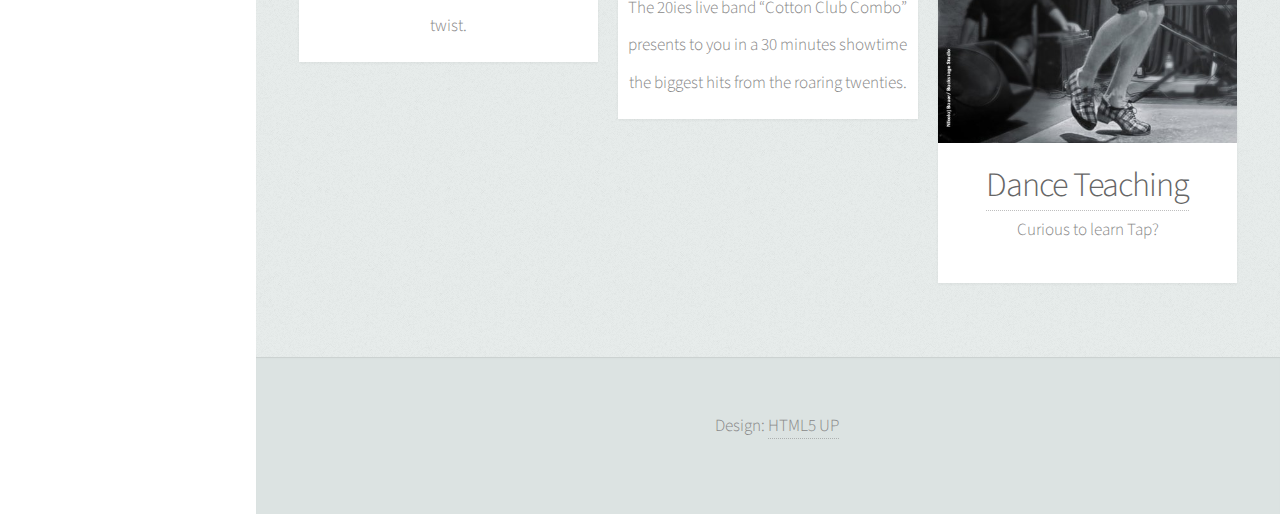
==== commit 78525fa3: "more catching title for the shared task, remove the gpt-3 game" ====
--- a/index.html
+++ b/index.html
@@ -173,11 +173,11 @@
 									<article class="item">
 										<img class="image fit" src="images/pan.png" alt="" />
 										<header>
-											<h2>pan-clef-2024</h2>
+											<h2>Detecting Conspiracies with BERT</h2>
 											<p>
 												Together with my classmates
 												<a href="https://github.com/nadiatimoleon">Nadia</a> and
-												<a href="https://github.com/hilalcomak">Hilal</a> I participated in the shared task on <a href="https://pan.webis.de/clef24/pan24-web/oppositional-thinking-analysis.html">Opositional Thinkin Analysis</a>.
+												<a href="https://github.com/hilalcomak">Hilal</a> I participated in the PAN-Clef 2024 shared task on <a href="https://pan.webis.de/clef24/pan24-web/oppositional-thinking-analysis.html">Opositional Thinkin Analysis</a>.
 												Our best performing models ranked 10th (out of 82) on the Enlgish dataset and 2nd (out of 77) on the Spanish dataset. If you are interested, <a href="https://github.com/Boffl/pan-clef-2024/tree/main">here</a> you find the code.
 											</p>
 										</header>
@@ -199,7 +199,7 @@
 									</article>
 								</div>
 							
-							
+							<!--
 								<div class="col-4 col-12-mobile">
 									<article class="item">
 										<a class="image fit"><img src="images/gpt-3_game.JPG" alt="" /></a>
@@ -215,7 +215,7 @@
 									</article>
 
 								</div>
-							
+							-->
 
 							</div>
 
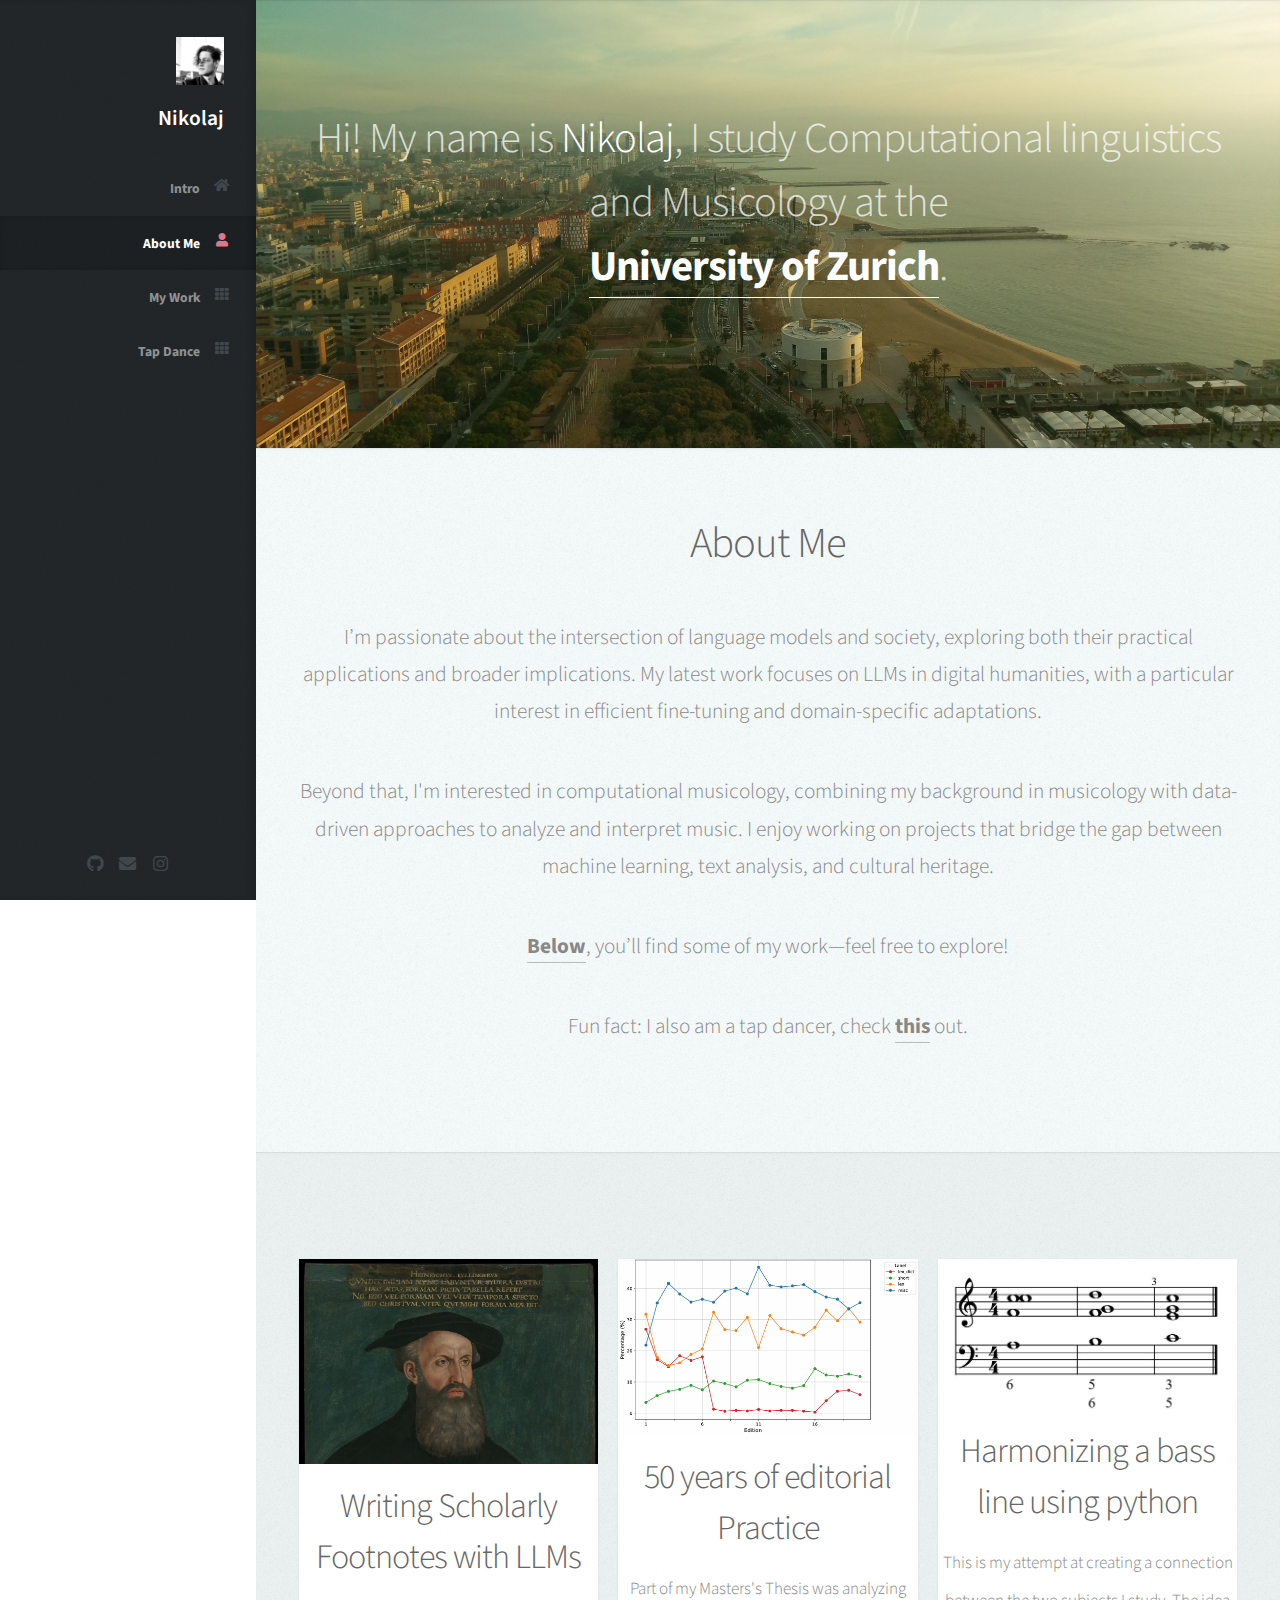
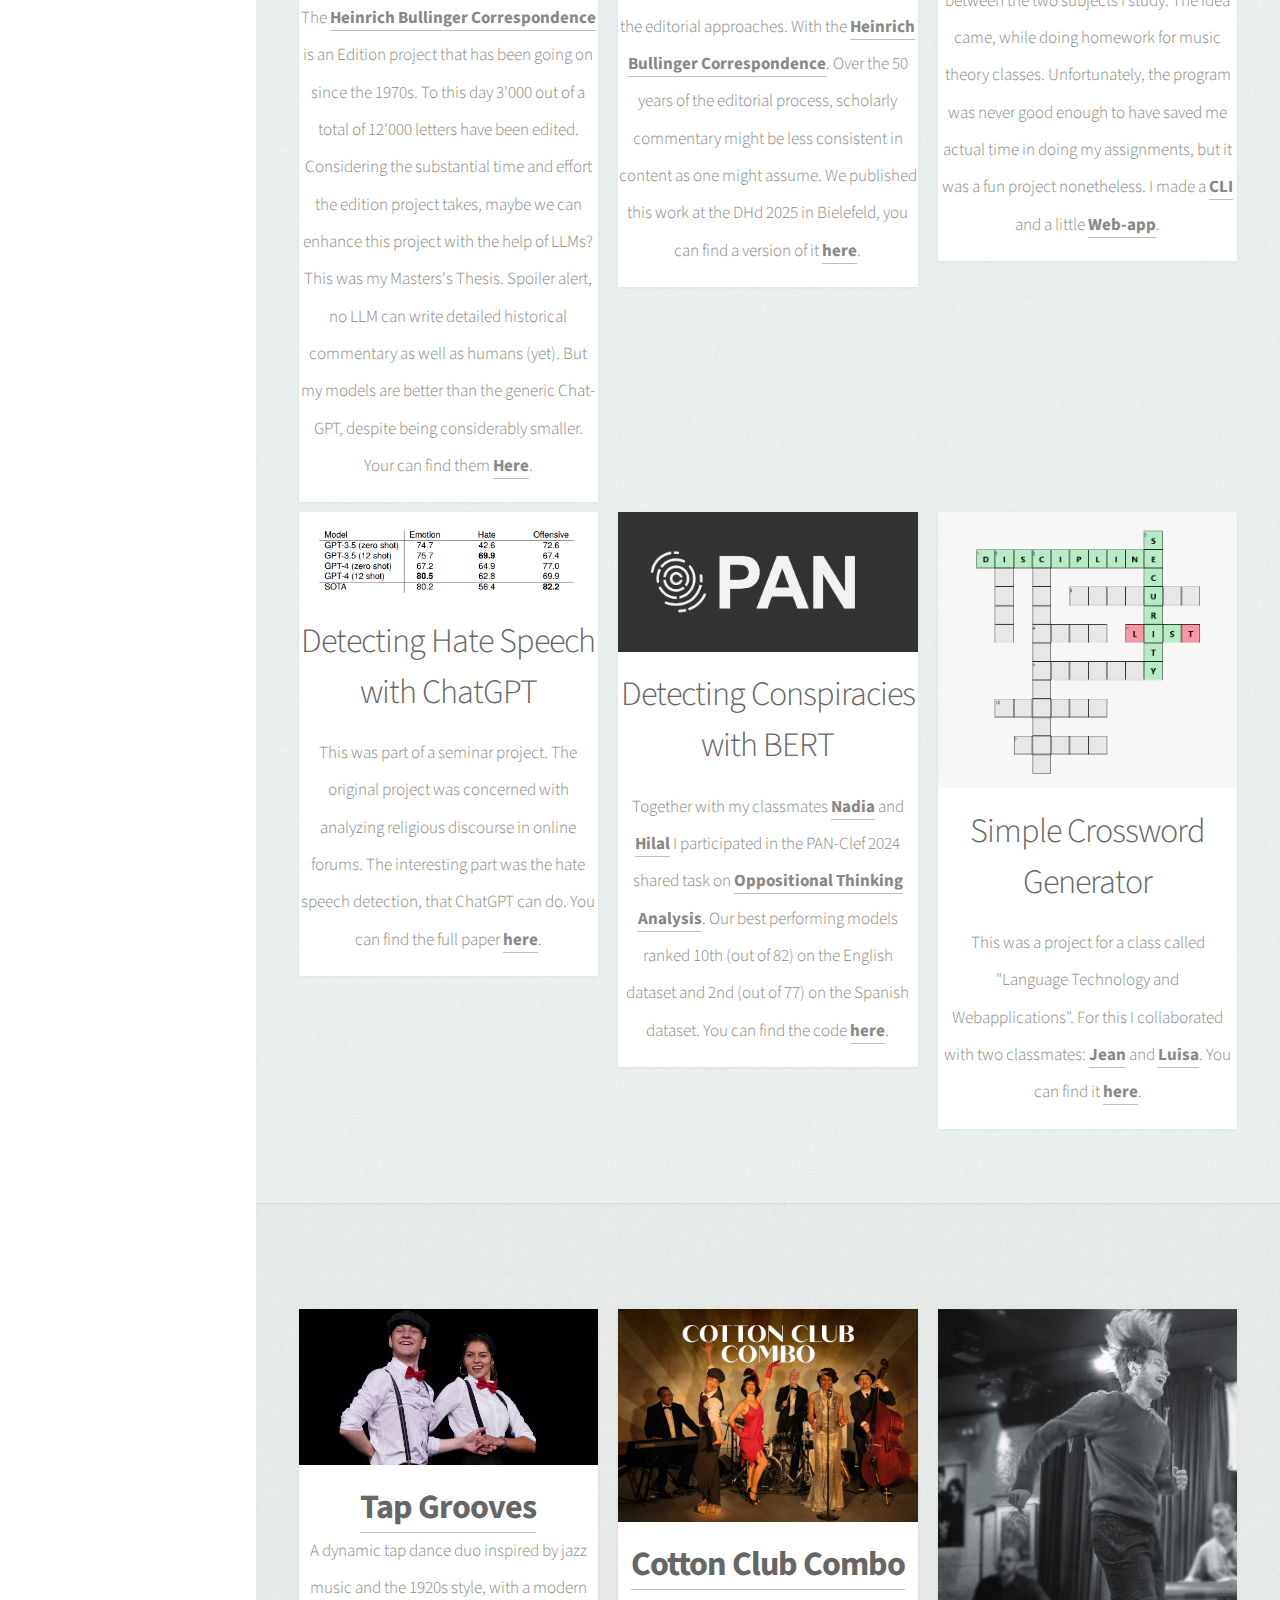
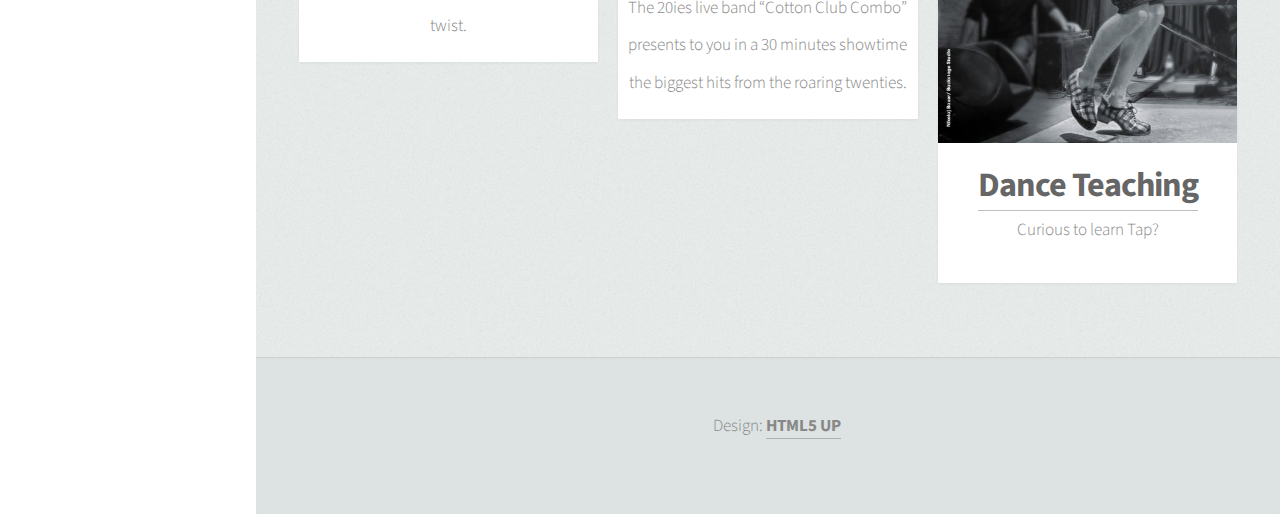
==== commit 323ca94c: "Ellas proofreading :D" ====
--- a/index.html
+++ b/index.html
@@ -77,13 +77,13 @@
 							<header>
 								<h2>About Me</h2>
 							</header>
-							<p>I’m passionate about the intersection of language models and society, exploring both their practical applications and their broader implications. My latest work focuses on LLMs in digital humanities, with a particular interest in efficient fine-tuning and domain-specific adaptations.</p>
+							<p>I’m passionate about the intersection of language models and society, exploring both their practical applications and broader implications. My latest work focuses on LLMs in digital humanities, with a particular interest in efficient fine-tuning and domain-specific adaptations.</p>
 
 							<p>Beyond that, I'm interested in computational musicology, combining my background in musicology with data-driven approaches to analyze and interpret music. I enjoy working on projects that bridge the gap between machine learning, text analysis, and cultural heritage.</p>
 							
 							<p><a href="#work">Below</a>, you’ll find some of my work—feel free to explore!</p>
 
-							<p>Fun fact: I also am a tap dancer, check this out: <a href="#tapDance">this</a> out.</p>
+							<p>Fun fact: I also am a tap dancer, check <a href="#tapDance">this</a> out.</p>
 							<!--
 							<footer>
 								<a href="#portfolio" class="button scrolly">Check it out!</a>
@@ -115,10 +115,10 @@
 										<header>
 											<h2>Writing Scholarly Footnotes with LLMs</h2>
 											<p>
-											The <a href="https://www.bullinger-digital.ch/index.html">Heinrich Bullinger Correspondence</a> is an Edition project that has been going on since the 1970s. To this day 3'000 out of a total of 12'000 letters have been edited.
+											The <a target="_blank" href="https://www.bullinger-digital.ch/index.html">Heinrich Bullinger Correspondence</a> is an Edition project that has been going on since the 1970s. To this day 3'000 out of a total of 12'000 letters have been edited.
 											Considering the substantial time and effort the edition project takes, maybe we can enhance this project with the help of LLMs? This was my Masters's Thesis. Spoiler alert, no LLM can write detailed historical commentary as well as humans (yet). 
 											But my models are better than the generic Chat-GPT, 
-											despite being considerably smaller. <a href="https://huggingface.co/collections/Boffl/bullingerlm-675c0101848e10c604ef1eac">Here</a> you can find them.
+											despite being considerably smaller. Your can find them <a href="https://huggingface.co/collections/Boffl/bullingerlm-675c0101848e10c604ef1eac">Here</a>.
 											</p>
 										</header>
 									</article>
@@ -130,7 +130,7 @@
 										<header>
 											<h2>50 years of editorial Practice</h2>
 											<p>
-											Part of my Masters's Thesis was analyzing the editorial approaches. With the <a href="https://www.bullinger-digital.ch/index.html">Heinrich Bullinger Correspondence</a>. Over 50 years commentary might be less consistent in content as one might assume. We published this work at the DHd 2025 in Bielefeld, you can find a
+											Part of my Masters's Thesis was analyzing the editorial approaches. With the <a href="https://www.bullinger-digital.ch/index.html">Heinrich Bullinger Correspondence</a>. Over the 50 years of the editorial process, scholarly commentary might be less consistent in content as one might assume. We published this work at the DHd 2025 in Bielefeld, you can find a
 											version of it <a href="https://www.zora.uzh.ch/id/eprint/276044/">here</a>.
 											</p>
 										</header>
@@ -147,8 +147,8 @@
 											<p>
 											This is my attempt at creating a connection between the two subjects I study.
 											The idea came, while doing homework for music theory classes.
-											Unfortunatelly, the program was never good enough to have saved me actual time in
-											doing my assingments, but it was a fun project nontheless. I made a <a href="https://github.com/Boffl/FiguredBass">CLI</a> and a little <a href="https://github.com/Boffl/digital-musicology-webapps">Web-app</a>.
+											Unfortunately, the program was never good enough to have saved me actual time in
+											doing my assignments, but it was a fun project nonetheless. I made a <a href="https://github.com/Boffl/FiguredBass">CLI</a> and a little <a href="https://github.com/Boffl/digital-musicology-webapps">Web-app</a>.
 											</p>
 										</header>
 									</article>
@@ -162,7 +162,7 @@
 										<header>
 											<h2>Detecting Hate Speech with ChatGPT</h2>
 											<p>
-											This came out of a seminar. The original project was concerned with analyzing religeous discourse in online forums. The interesting part was the hate speech detection, that ChatGPT can do. You can find the full paper
+											This was part of a seminar project. The original project was concerned with analyzing religious discourse in online forums. The interesting part was the hate speech detection, that ChatGPT can do. You can find the full paper
 										<a href="https://aclanthology.org/2024.trac-1.14/">here</a>.
 											</p>
 										</header>
@@ -177,8 +177,8 @@
 											<p>
 												Together with my classmates
 												<a href="https://github.com/nadiatimoleon">Nadia</a> and
-												<a href="https://github.com/hilalcomak">Hilal</a> I participated in the PAN-Clef 2024 shared task on <a href="https://pan.webis.de/clef24/pan24-web/oppositional-thinking-analysis.html">Opositional Thinkin Analysis</a>.
-												Our best performing models ranked 10th (out of 82) on the Enlgish dataset and 2nd (out of 77) on the Spanish dataset. If you are interested, <a href="https://github.com/Boffl/pan-clef-2024/tree/main">here</a> you find the code.
+												<a href="https://github.com/hilalcomak">Hilal</a> I participated in the PAN-Clef 2024 shared task on <a href="https://pan.webis.de/clef24/pan24-web/oppositional-thinking-analysis.html">Oppositional Thinking Analysis</a>.
+												Our best performing models ranked 10th (out of 82) on the English dataset and 2nd (out of 77) on the Spanish dataset. You can find the code <a href="https://github.com/Boffl/pan-clef-2024/tree/main">here</a>.
 											</p>
 										</header>
 									</article>
@@ -190,7 +190,7 @@
 										<header>
 											<h2>Simple Crossword Generator</h2>
 											<p>
-												This was a project for a class called "Language Technology and Webapplications". For this I collaborated with two friends:
+												This was a project for a class called "Language Technology and Webapplications". For this I collaborated with two classmates:
 												<a href="https://github.com/JeanKesselring">Jean</a> and
 												<a href="https://github.com/luiwun">Luisa</a>. You can find it <a href="https://github.com/Boffl/simple-crossword-generator">here</a>.
 												
--- a/assets/css/main.css
+++ b/assets/css/main.css
@@ -166,12 +166,13 @@
 	a {
 		text-decoration: none;
 		color: inherit;
-		border-bottom: dotted 1px rgba(128, 128, 128, 0.5);
+		border-bottom: solid 1px rgba(128, 128, 128, 0.5);
 		-moz-transition: color 0.35s ease-in-out, border-bottom-color 0.35s ease-in-out;
 		-webkit-transition: color 0.35s ease-in-out, border-bottom-color 0.35s ease-in-out;
 		-ms-transition: color 0.35s ease-in-out, border-bottom-color 0.35s ease-in-out;
 		transition: color 0.35s ease-in-out, border-bottom-color 0.35s ease-in-out;
 		outline: 0;
+		font-weight: bold;
 	}
 
 		a:hover {
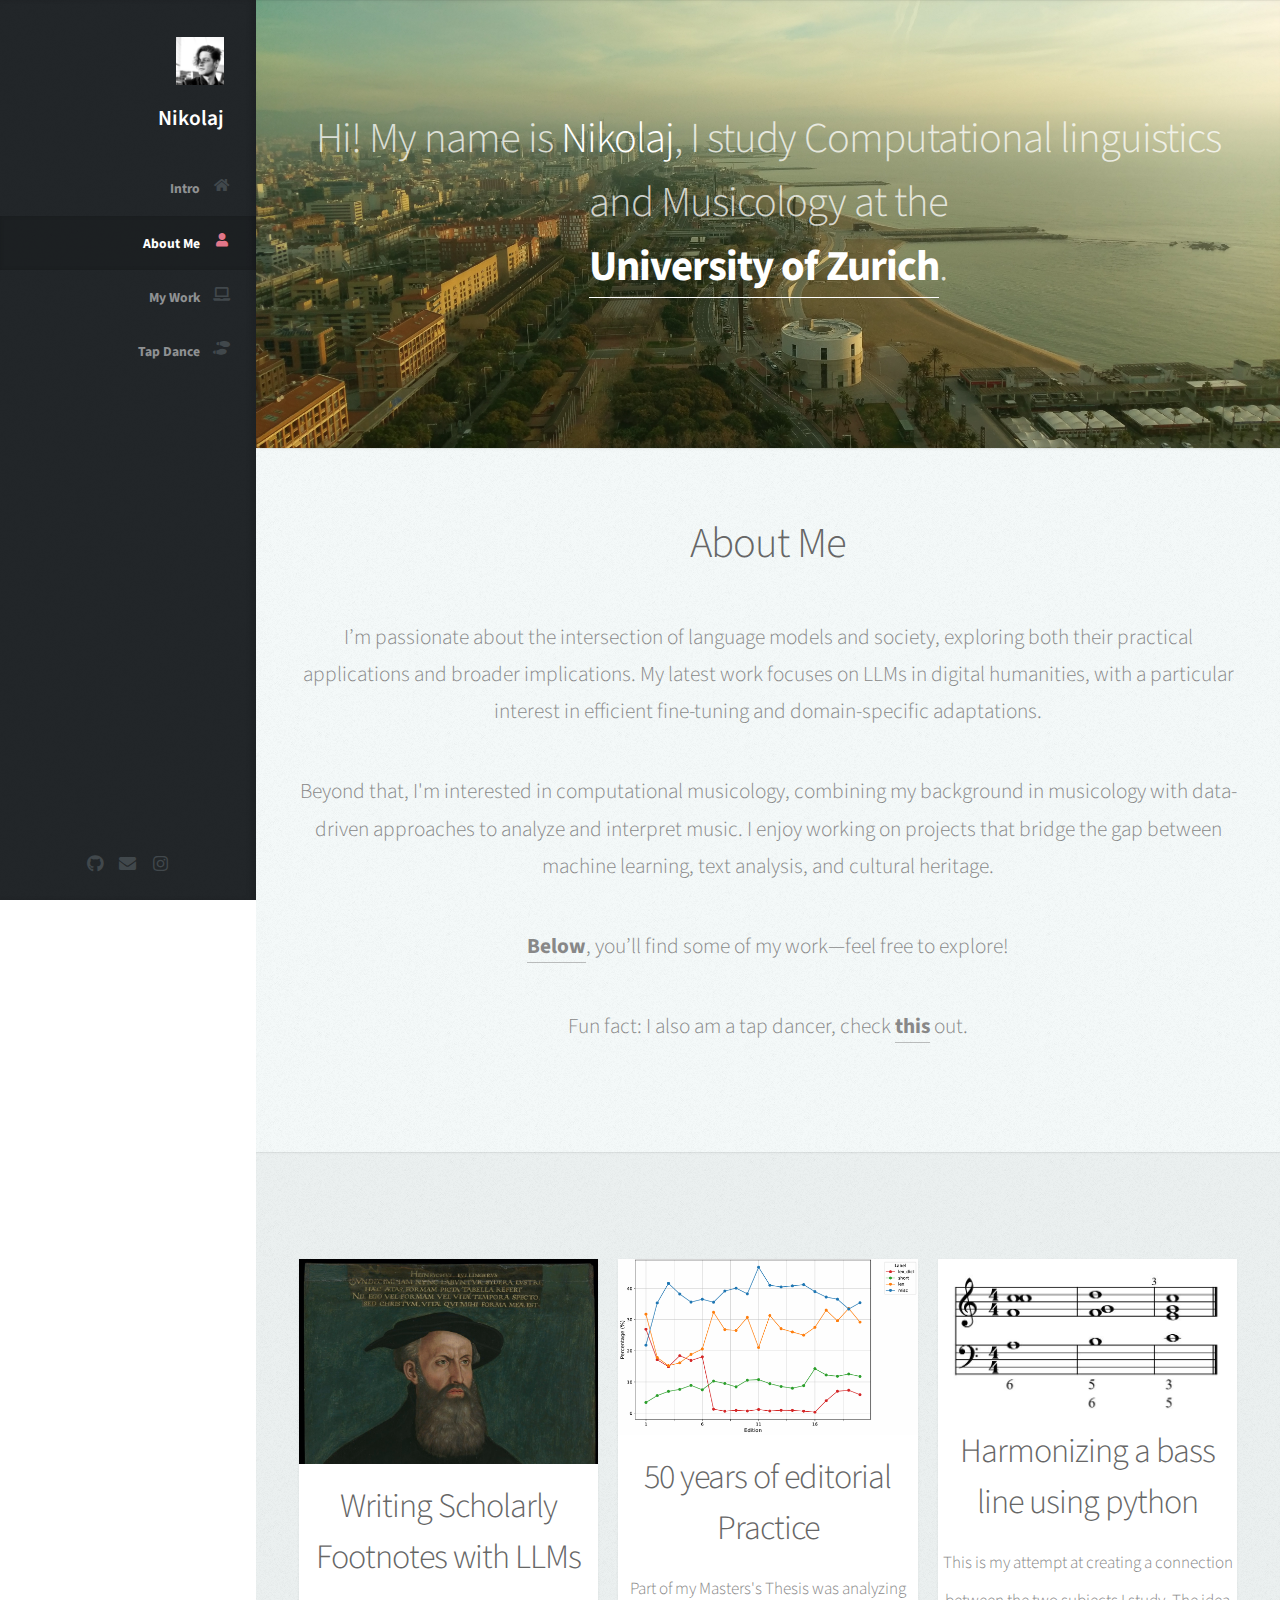
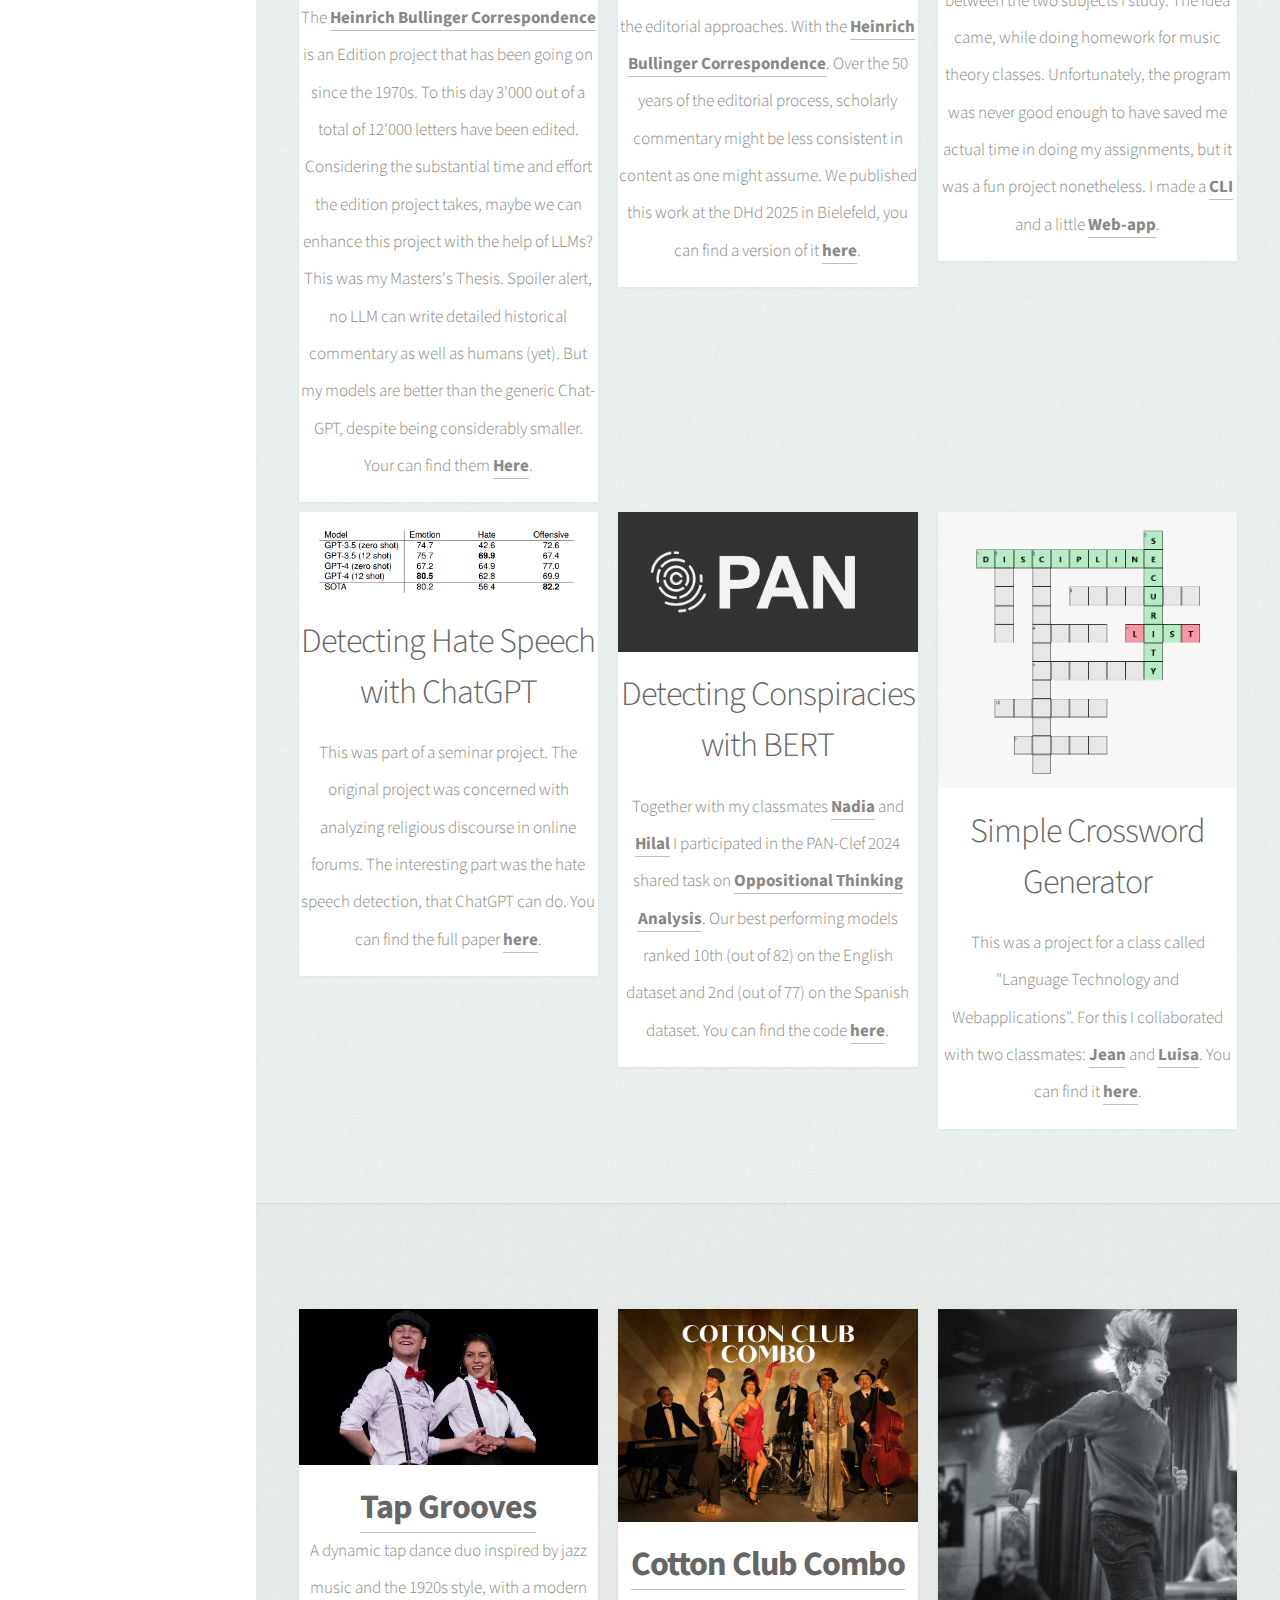
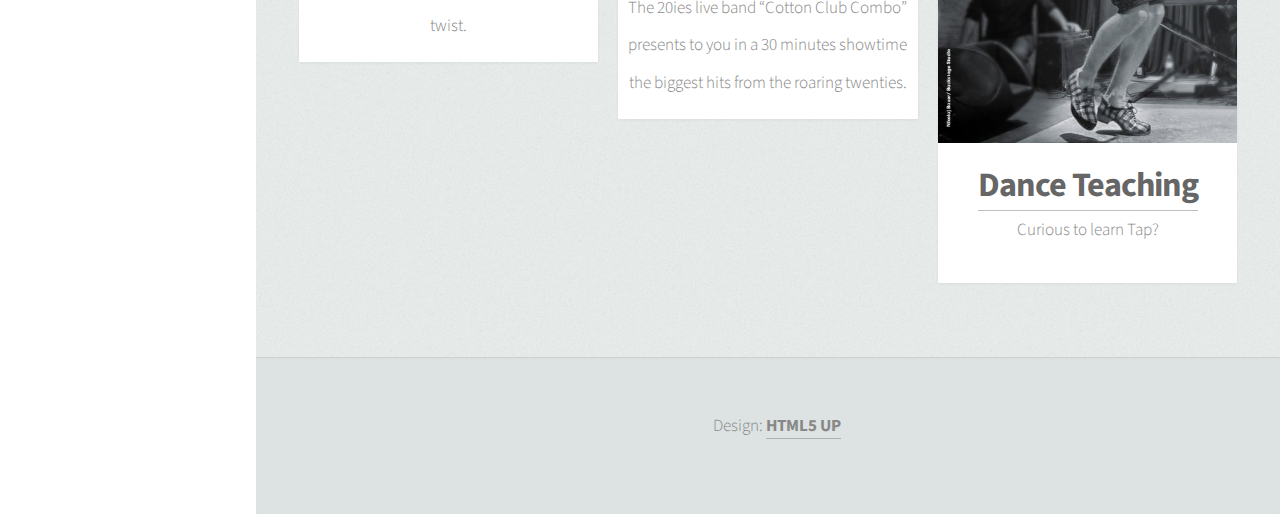
==== commit 4621846a: "change icons in menu" ====
--- a/index.html
+++ b/index.html
@@ -30,8 +30,8 @@
 							<ul>
 								<li><a href="#top" id="top-link"><span class="icon solid fa-home">Intro</span></a></li>
 								<li><a href="#about" id="about-link"><span class="icon solid fa-user">About Me</span></a></li>
-								<li><a href="#work" id="work-link"><span class="icon solid fa-th">My Work</span></a></li>
-								<li><a href="#tapDance" id="tapDance-link"><span class="icon solid fa-th">Tap Dance</span></a></li>
+								<li><a href="#work" id="work-link"><span class="icon solid fa-laptop">My Work</span></a></li>
+								<li><a href="#tapDance" id="tapDance-link"><span class="icon solid fa-shoe-prints">Tap Dance</span></a></li>
 							</ul>
 						</nav>
 
